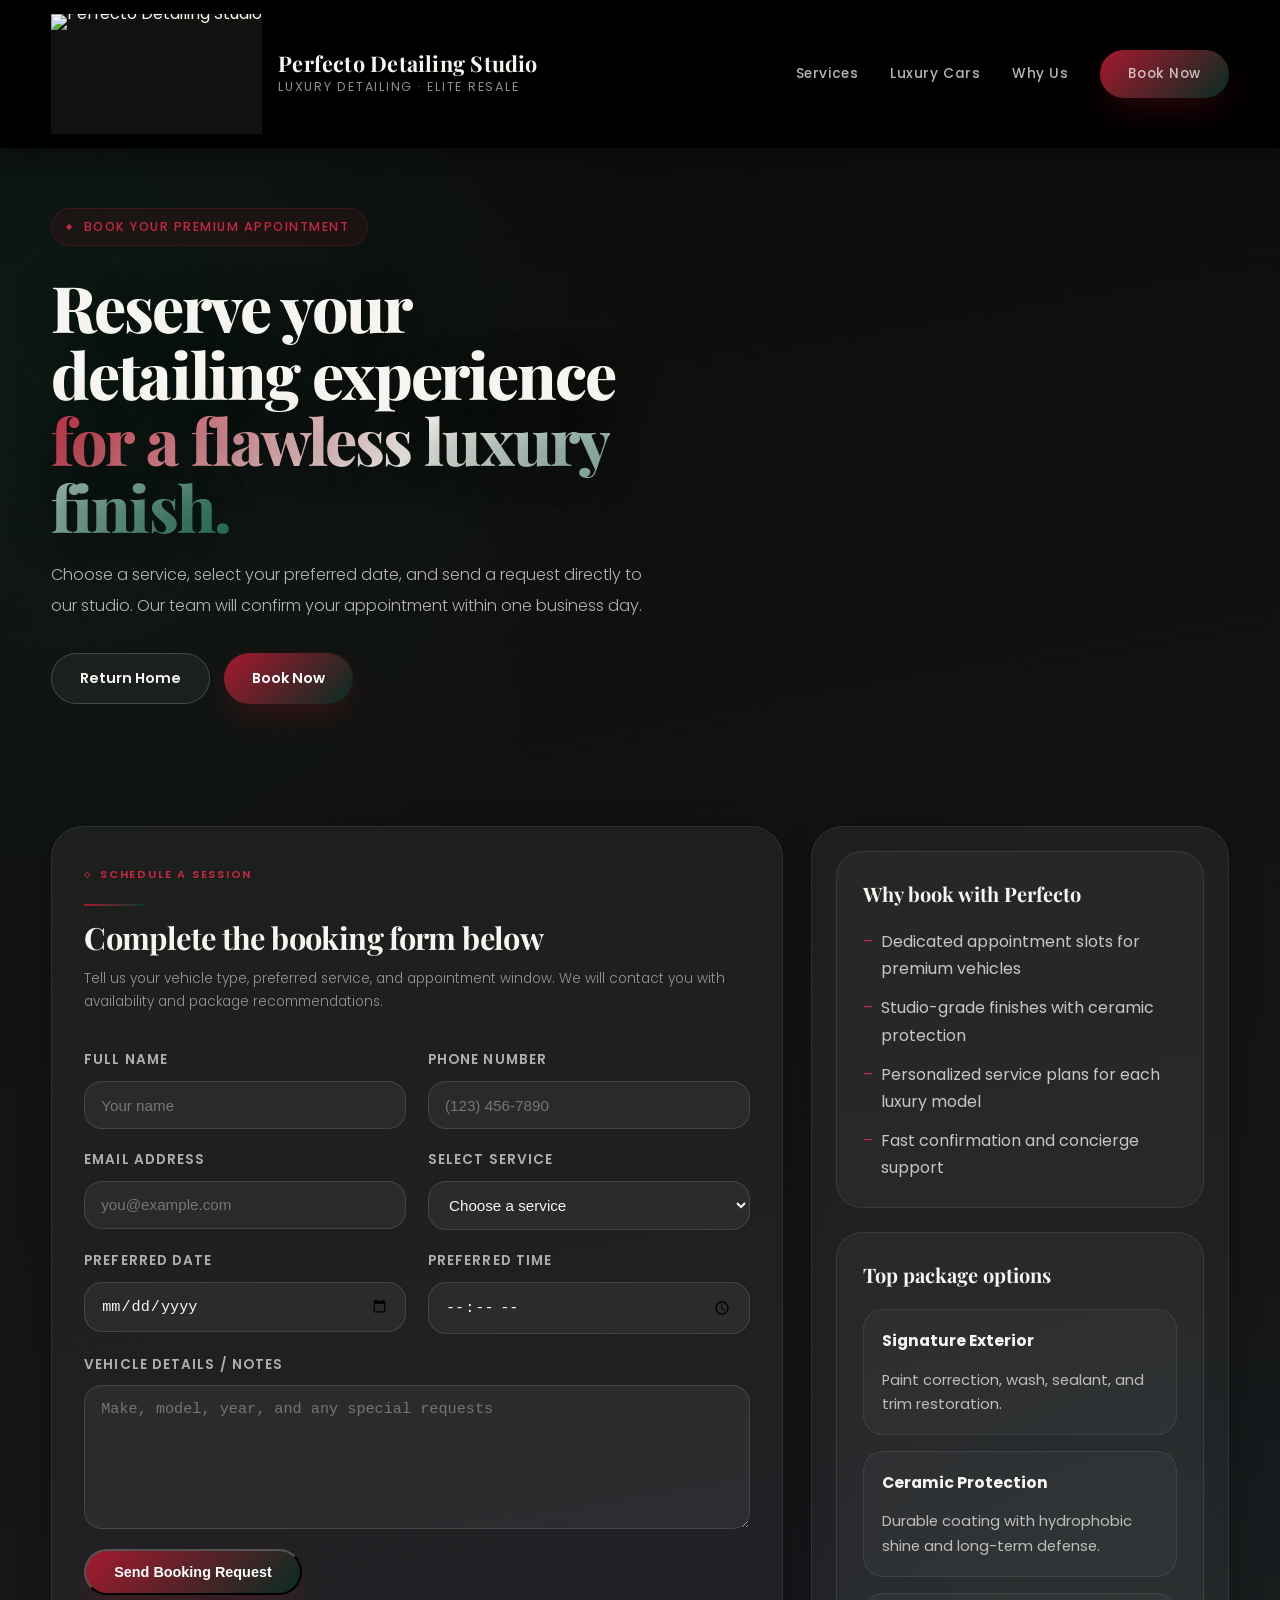
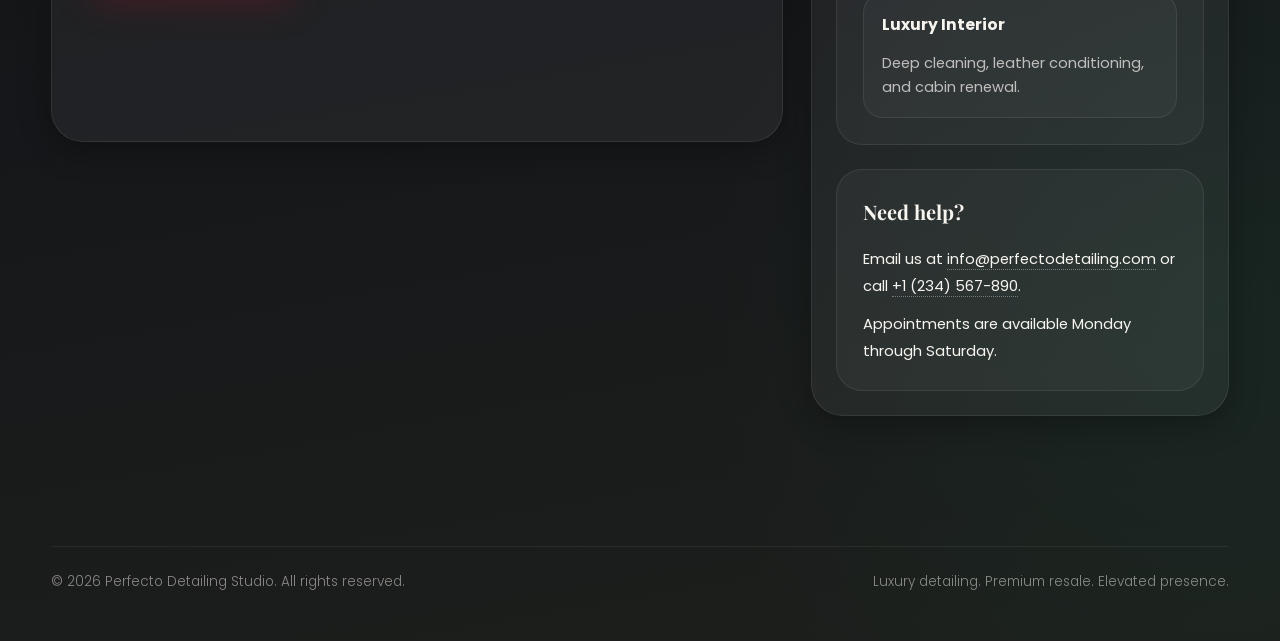
==== book.html @ 3d43f269 "new car web" ====
<!DOCTYPE html>
<html lang="en">
<head>
  <meta charset="UTF-8" />
  <meta name="viewport" content="width=device-width, initial-scale=1.0" />
  <title>Book Now | Perfecto Detailing Studio</title>
  <meta name="description" content="Book a premium detailing session with Perfecto Detailing Studio. Choose your service, preferred date, and send your request instantly." />

  <!-- Fonts -->
  <link rel="preconnect" href="https://fonts.googleapis.com" />
  <link rel="preconnect" href="https://fonts.gstatic.com" crossorigin />
  <link rel="preload" as="style" href="https://fonts.googleapis.com/css2?family=Playfair+Display:wght@700;800&family=Poppins:wght@300;400;600&display=swap" />
  <link href="https://fonts.googleapis.com/css2?family=Playfair+Display:wght@700;800&family=Poppins:wght@300;400;600&display=swap" rel="stylesheet" media="print" onload="this.media='all'" />
  <noscript><link href="https://fonts.googleapis.com/css2?family=Playfair+Display:wght@700;800&family=Poppins:wght@300;400;600&display=swap" rel="stylesheet" /></noscript>

  <!-- Styles -->
  <link rel="stylesheet" href="css/base.css" />
  <link rel="stylesheet" href="css/header.css" />
  <link rel="stylesheet" href="css/hero.css" />
  <link rel="stylesheet" href="css/sections.css" />
  <link rel="stylesheet" href="css/footer.css" />
</head>
<body>
  <header>
    <div class="container nav">
      <div class="brand">
        <a href="index.html" class="logo">
          <img src="assets/A.png" alt="Perfecto Detailing Studio" />
        </a>
        <div class="brand-text">
          <h1>Perfecto Detailing Studio</h1>
          <p>Luxury detailing &middot; Elite resale</p>
        </div>
      </div>
      <nav class="nav-links">
        <a href="index.html#services">Services</a>
        <a href="index.html#inventory">Luxury Cars</a>
        <a href="index.html#why-us">Why Us</a>
        <a href="book.html" class="btn btn-primary">Book Now</a>
      </nav>
    </div>
  </header>

  <main>
    <section class="hero booking-hero">
      <div class="container hero-grid">
        <div class="hero-copy">
          <div class="eyebrow">Book your premium appointment</div>
          <h2>
            Reserve your detailing experience <br />
            <span class="accent">for a flawless luxury finish.</span>
          </h2>
          <p>
            Choose a service, select your preferred date, and send a request directly to our studio. Our team will confirm your appointment within one business day.
          </p>
          <div class="hero-actions">
            <a href="index.html" class="btn btn-outline">Return Home</a>
            <a href="#booking-form" class="btn btn-primary">Book Now</a>
          </div>
        </div>
      </div>
    </section>

    <section class="booking-page">
      <div class="container booking-grid">
        <article class="booking-form-card">
          <div class="section-title">
            <span class="section-tag">Schedule a session</span>
            <div class="accent-divider"></div>
            <h3>Complete the booking form below</h3>
            <p>
              Tell us your vehicle type, preferred service, and appointment window. We will contact you with availability and package recommendations.
            </p>
          </div>

          <form id="booking-form">
            <div class="form-row">
              <div class="form-group">
                <label for="name">Full Name</label>
                <input type="text" id="name" name="name" class="form-input" placeholder="Your name" required />
              </div>
              <div class="form-group">
                <label for="phone">Phone Number</label>
                <input type="tel" id="phone" name="phone" class="form-input" placeholder="(123) 456-7890" required />
              </div>
            </div>
            <div class="form-row">
              <div class="form-group">
                <label for="email">Email Address</label>
                <input type="email" id="email" name="email" class="form-input" placeholder="you@example.com" required />
              </div>
              <div class="form-group">
                <label for="service">Select Service</label>
                <select id="service" name="service" class="form-input" required>
                  <option value="">Choose a service</option>
                  <option value="paint-correction">Paint Correction</option>
                  <option value="ceramic-coating">Ceramic Coating</option>
                  <option value="interior-restoration">Interior Restoration</option>
                  <option value="full-detail">Full Premium Detail</option>
                </select>
              </div>
            </div>
            <div class="form-row">
              <div class="form-group">
                <label for="date">Preferred Date</label>
                <input type="date" id="date" name="date" class="form-input" required />
              </div>
              <div class="form-group">
                <label for="time">Preferred Time</label>
                <input type="time" id="time" name="time" class="form-input" required />
              </div>
            </div>
            <div class="form-group">
              <label for="message">Vehicle Details / Notes</label>
              <textarea id="message" name="message" class="form-textarea" rows="5" placeholder="Make, model, year, and any special requests"></textarea>
            </div>
            <div class="form-actions">
              <button type="submit" class="btn btn-primary">Send Booking Request</button>
            </div>
            <div id="form-success" class="success-message" role="status">
              Thank you! Your request has been sent. We will contact you within one business day to confirm your time and service package.
            </div>
          </form>
        </article>

        <aside class="booking-details">
          <div class="booking-info-card">
            <h4>Why book with Perfecto</h4>
            <ul>
              <li>Dedicated appointment slots for premium vehicles</li>
              <li>Studio-grade finishes with ceramic protection</li>
              <li>Personalized service plans for each luxury model</li>
              <li>Fast confirmation and concierge support</li>
            </ul>
          </div>

          <div class="booking-info-card">
            <h4>Top package options</h4>
            <div class="package-list">
              <div>
                <strong>Signature Exterior</strong>
                <p>Paint correction, wash, sealant, and trim restoration.</p>
              </div>
              <div>
                <strong>Ceramic Protection</strong>
                <p>Durable coating with hydrophobic shine and long-term defense.</p>
              </div>
              <div>
                <strong>Luxury Interior</strong>
                <p>Deep cleaning, leather conditioning, and cabin renewal.</p>
              </div>
            </div>
          </div>

          <div class="booking-info-card booking-contact-card">
            <h4>Need help?</h4>
            <p>Email us at <a href="mailto:info@perfectodetailing.com">info@perfectodetailing.com</a> or call <a href="tel:+1234567890">+1 (234) 567-890</a>.</p>
            <p>Appointments are available Monday through Saturday.</p>
          </div>
        </aside>
      </div>
    </section>
  </main>

  <footer>
    <div class="container footer-wrap">
      <p>&copy; 2026 Perfecto Detailing Studio. All rights reserved.</p>
      <p>Luxury detailing. Premium resale. Elevated presence.</p>
    </div>
  </footer>

  <script>
    document.getElementById('booking-form').addEventListener('submit', function (event) {
      event.preventDefault();
      var success = document.getElementById('form-success');
      success.classList.add('visible');
      this.reset();
      setTimeout(function () {
        success.classList.remove('visible');
      }, 8000);
    });
  </script>
</body>
</html>
---- css/base.css ----
/* ═══════════════════════════════════════════
   BASE — variables, reset, body, container
   ═══════════════════════════════════════════ */
:root {
  --red-deep:   #7A1122;
  --red:        #A6192E;
  --red-mid:    #C4293F;
  --red-light:  #C4293F;
  --red-glow:   rgba(166, 25, 46, 0.40);

  --green-deep:  #082C22;
  --green:       #0C3B2E;
  --green-mid:   #1C6B52;
  --green-light: #1C6B52;
  --green-glow:  rgba(28, 107, 82, 0.35);

  --white:        #F7F5F0;
  --white-dim:    rgba(201, 199, 192, 0.70);
  --white-dimmer: rgba(201, 199, 192, 0.40);
  --white-subtle: rgba(247, 245, 240, 0.08);

  --dark:         #0A0A0A;
  --dark-surface: #111210;
  --dark-surface-alt: #16171A;
  --dark-surface-soft: #1D1F1C;
  --card-bg:      rgba(255, 255, 255, 0.05);
  --card-border:  rgba(255, 255, 255, 0.08);
  --shadow-sm:    0 8px 32px rgba(0, 0, 0, 0.30);
  --shadow-lg:    0 30px 80px rgba(0, 0, 0, 0.50);
}

* { margin: 0; padding: 0; box-sizing: border-box; }

html { scroll-behavior: smooth; }

body {
  font-family: "Poppins", sans-serif;
  background:
    radial-gradient(ellipse 90% 60% at 5% 15%, rgba(14, 45, 35, 0.35), transparent 50%),
    radial-gradient(ellipse 80% 55% at 95% 85%, rgba(20, 80, 60, 0.20), transparent 50%),
    linear-gradient(170deg, #0A0A0A 0%, #111210 35%, #16171A 70%, #1D1F1C 100%);
  color: var(--white);
  overflow-x: hidden;
  line-height: 1.6;
}

a { text-decoration: none; color: inherit; }

.container {
  width: min(1180px, 92%);
  margin: 0 auto;
}

.bg-orb { display: none; }

.accent-divider {
  display: block;
  width: 60px;
  height: 2px;
  background: linear-gradient(90deg, var(--red), var(--green));
  border-radius: 4px;
  margin: 14px 0 18px;
}

section {
  position: relative;
  z-index: 1;
  padding: 80px 0;
}

.section-title {
  max-width: 700px;
  margin-bottom: 36px;
}
.section-title .section-tag {
  display: inline-flex;
  align-items: center;
  gap: 8px;
  color: var(--red-light);
  font-size: 0.7rem;
  font-weight: 600;
  letter-spacing: 0.16em;
  text-transform: uppercase;
  margin-bottom: 10px;
}
.section-title .section-tag::before {
  content: "◇";
  font-size: 0.5rem;
}
.section-title .accent-divider { margin: 10px 0 14px; }
.section-title h3 {
  font-family: "Playfair Display", serif;
  font-size: clamp(1.5rem, 2.4vw, 2.2rem);
  font-weight: 700;
  line-height: 1.2;
  margin-bottom: 10px;
  letter-spacing: -0.02em;
}
.section-title p {
  color: var(--white-dim);
  line-height: 1.7;
  font-weight: 300;
  font-size: 0.85rem;
}

.glass-card {
  position: relative;
  padding: 32px 28px;
  border-radius: 28px;
  background: rgba(255, 255, 255, 0.05);
  border: 1px solid rgba(255, 255, 255, 0.08);
  box-shadow: var(--shadow-sm);
  transition: transform 0.25s ease, border-color 0.25s ease, box-shadow 0.25s ease;
  overflow: hidden;
}
.glass-card::before {
  content: "";
  position: absolute;
  top: 0; left: 0; right: 0;
  height: 1px;
  background: linear-gradient(90deg, transparent, rgba(196, 30, 58, 0.30), rgba(26, 158, 104, 0.30), transparent);
  opacity: 0;
  transition: opacity 0.25s ease;
}
.glass-card:hover {
  transform: translateY(-6px);
  border-color: rgba(196, 30, 58, 0.18);
  box-shadow: 0 20px 50px rgba(0, 0, 0, 0.40);
}
.glass-card:hover::before { opacity: 1; }
.glass-card::after {
  content: "";
  position: absolute;
  inset: auto -30% -50% auto;
  width: 160px; height: 160px;
  border-radius: 50%;
  background: radial-gradient(circle, rgba(255, 255, 255, 0.08), transparent 60%);
  pointer-events: none;
}

.icon-box {
  width: 56px; height: 56px;
  border-radius: 18px;
  display: grid;
  place-items: center;
  margin-bottom: 20px;
  background: linear-gradient(135deg, rgba(139, 20, 40, 0.15), rgba(10, 92, 62, 0.18));
  border: 1px solid rgba(255, 255, 255, 0.08);
  font-size: 1.3rem;
}

.glass-card h4 {
  font-family: "Playfair Display", serif;
  font-size: 1rem;
  font-weight: 600;
  margin-bottom: 8px;
  letter-spacing: -0.01em;
}
.glass-card p {
  color: rgba(245, 243, 240, 0.70);
  line-height: 1.65;
  font-size: 0.82rem;
  font-weight: 300;
}
---- css/header.css ----
/* ═══════════════════════════════════════════
   HEADER — nav, brand, buttons
   ═══════════════════════════════════════════ */
/* ═══════════════════════════════════════════
   HEADER
═══════════════════════════════════════════ */

header {
  position: sticky;
  top: 0;
  z-index: 1000;

  /* Pure black */
  background: #000;

  /* Remove transparency */
  backdrop-filter: none;
  -webkit-backdrop-filter: none;

  /* Remove border */
  border-bottom: none;

  /* Optional subtle luxury shadow */
  box-shadow: 0 3px 20px rgba(0,0,0,.45);
}

.nav {
  display: flex;
  justify-content: space-between;
  align-items: center;
  padding: 14px 0;
}

.brand {
  display: flex;
  align-items: center;
  gap: 16px;
}

.brand .logo {
  flex-shrink: 0;
  line-height: 0;
  display: grid;
  place-items: center;
  background: var(--dark-surface);
  border-radius: 0;
  overflow: hidden;
}
.brand .logo img {
  display: block;
  height: 120px;
  width: auto;
}

.brand-text h1 {
  font-family: "Playfair Display", serif;
  font-size: 1.35rem;
  line-height: 1.2;
  font-weight: 700;
  letter-spacing: 0.01em;
}
.brand-text p {
  font-size: 0.78rem;
  color: var(--white-dim);
  text-transform: uppercase;
  letter-spacing: 0.14em;
  font-weight: 400;
}

.nav-links {
  display: flex;
  align-items: center;
  gap: 32px;
}
.nav-links a {
  font-size: 0.85rem;
  font-weight: 500;
  color: rgba(245, 243, 240, 0.75);
  letter-spacing: 0.04em;
  transition: color 0.3s ease;
  position: relative;
}
.nav-links a::after {
  content: "";
  position: absolute;
  left: 0; bottom: -4px;
  width: 0;
  height: 1.5px;
  background: var(--red);
  transition: width 0.35s ease;
}
.nav-links a:hover { color: #fff; }
.nav-links a:hover::after { width: 100%; }

/* ── Buttons ── */
.btn {
  display: inline-flex;
  align-items: center;
  justify-content: center;
  gap: 10px;
  padding: 13px 28px;
  border-radius: 999px;
  font-weight: 600;
  font-size: 0.9rem;
  cursor: pointer;
  transition: transform 0.2s ease, box-shadow 0.2s ease, background 0.2s ease, border-color 0.2s ease;
  position: relative;
  overflow: hidden;
}
.btn-primary {
  background: linear-gradient(135deg, var(--red) 0%, var(--green-deep) 100%);
  color: #fff;
  box-shadow: 0 14px 34px -6px rgba(139, 20, 40, 0.35);
}
.btn-primary:hover {
  transform: translateY(-3px) scale(1.02);
  box-shadow: 0 20px 44px -6px rgba(139, 20, 40, 0.45);
}

.btn-outline {
  border: 1px solid rgba(255, 255, 255, 0.18);
  background: rgba(255, 255, 255, 0.05);
  color: var(--white);
}
.btn-outline:hover {
  border-color: var(--red-light);
  background: rgba(196, 30, 58, 0.10);
  transform: translateY(-3px);
}
---- css/hero.css ----
/* ═══════════════════════════════════════════
   HERO — hero section, stats, car-card, mock-screen
   ═══════════════════════════════════════════ */
.hero {
  position: relative;
  z-index: 1;
  padding: 80px 0 60px;
}
.hero-grid {
  display: grid;
  grid-template-columns: 1.1fr 0.9fr;
  align-items: center;
  gap: 56px;
}

.eyebrow {
  display: inline-flex;
  align-items: center;
  gap: 10px;
  padding: 8px 18px 8px 14px;
  border-radius: 999px;
  background: rgba(196, 30, 58, 0.08);
  border: 1px solid rgba(196, 30, 58, 0.20);
  color: var(--red-light);
  font-size: 0.78rem;
  font-weight: 500;
  letter-spacing: 0.12em;
  text-transform: uppercase;
  margin-bottom: 28px;
}
.eyebrow::before {
  content: "◆";
  font-size: 0.5rem;
  color: var(--red-light);
}

.hero h2 {
  font-family: "Playfair Display", serif;
  font-size: clamp(3rem, 5vw, 5.2rem);
  line-height: 1.04;
  font-weight: 800;
  letter-spacing: -0.03em;
  margin-bottom: 20px;
  text-shadow: 0 4px 40px rgba(0, 0, 0, 0.40);
}
.hero h2 .accent {
  background: linear-gradient(135deg, var(--red-light), var(--white), var(--green-light));
  -webkit-background-clip: text;
  -webkit-text-fill-color: transparent;
  background-clip: text;
}

.hero p {
  max-width: 600px;
  font-size: 1rem;
  line-height: 1.9;
  color: rgba(245, 243, 240, 0.72);
  margin-bottom: 32px;
  font-weight: 300;
}

.hero-actions {
  display: flex;
  flex-wrap: wrap;
  gap: 14px;
  margin-bottom: 38px;
}

/* ── Stats ── */
.stats {
  display: grid;
  grid-template-columns: repeat(3, 1fr);
  gap: 14px;
  max-width: 640px;
}
.stat-card {
  padding: 22px 20px;
  border-radius: 22px;
  background: rgba(255, 255, 255, 0.05);
  border: 1px solid rgba(255, 255, 255, 0.06);
  transition: transform 0.25s ease, border-color 0.25s ease, box-shadow 0.25s ease;
}
.stat-card:hover {
  transform: translateY(-6px);
  border-color: rgba(196, 30, 58, 0.20);
  box-shadow: 0 16px 40px rgba(0, 0, 0, 0.30);
}
.stat-card h3 {
  font-size: 1.8rem;
  font-weight: 700;
  margin-bottom: 6px;
  background: linear-gradient(135deg, var(--red), var(--green));
  -webkit-background-clip: text;
  -webkit-text-fill-color: transparent;
  background-clip: text;
}
.stat-card p {
  font-size: 0.82rem;
  line-height: 1.6;
  color: var(--white-dim);
  margin-bottom: 0;
}

/* ── Hero visual ── */
.hero-visual {
  position: relative;
  perspective: 1400px;
  min-height: 580px;
}

.car-card {
  position: absolute;
  inset: 40px 0 0 0;
  margin: auto;
  width: min(540px, 100%);
  min-height: 460px;
  border-radius: 40px;
  background: linear-gradient(165deg, rgba(255, 255, 255, 0.09), rgba(255, 255, 255, 0.02));
  border: 1px solid rgba(255, 255, 255, 0.10);
  box-shadow: var(--shadow-lg);
  transform: rotateY(-14deg) rotateX(6deg);
  overflow: hidden;
  transition: transform 0.4s ease;
  will-change: transform;
}
.car-card:hover { transform: rotateY(-8deg) rotateX(4deg); }
.car-card::before {
  content: "";
  position: absolute;
  inset: 0;
  background:
    radial-gradient(circle at 20% 20%, rgba(139, 20, 40, 0.30), transparent 40%),
    radial-gradient(circle at 80% 25%, rgba(10, 92, 62, 0.25), transparent 35%);
  z-index: 0;
}
.car-card::after {
  content: "";
  position: absolute;
  top: 0; left: 0; right: 0;
  height: 1px;
  background: linear-gradient(90deg, transparent, var(--red-light), var(--green-light), transparent);
  opacity: 0.35;
}

.car-card-content {
  position: relative;
  z-index: 1;
  padding: 28px;
  height: 100%;
}


/* ── Mock screen ── */
.mock-screen {
  border-radius: 30px;
  background: linear-gradient(180deg, rgba(255, 255, 255, 0.09), rgba(255, 255, 255, 0.02));
  border: 1px solid rgba(255, 255, 255, 0.10);
  padding: 24px;
  display: flex;
  flex-direction: column;
  gap: 20px;
}
.mock-screen .screen-top {
  display: flex;
  justify-content: space-between;
  align-items: center;
}
.mock-screen .dots { display: flex; gap: 8px; }
.mock-screen .dots span {
  width: 8px; height: 8px;
  border-radius: 50%;
  background: var(--white-dimmer);
}
.mock-screen .dots span:nth-child(2) { background: var(--red-light); opacity: 0.6; }
.mock-screen .dots span:nth-child(3) { background: var(--green-light); }

.mini-badge {
  padding: 6px 16px;
  border-radius: 999px;
  background: linear-gradient(135deg, rgba(139, 20, 40, 0.20), rgba(10, 92, 62, 0.20));
  border: 1px solid rgba(255, 255, 255, 0.10);
  font-size: 0.70rem;
  letter-spacing: 0.06em;
  color: var(--white);
}

.hero-car-img {
  width: 100%;
  height: 190px;
  border-radius: 20px;
  overflow: hidden;
  border: 1px solid rgba(255, 255, 255, 0.08);
  margin: 6px auto 0;
  max-width: 420px;
}
.hero-car-img img {
  width: 100%;
  height: 100%;
  object-fit: cover;
  display: block;
}

.screen-grid {
  display: grid;
  grid-template-columns: 1fr 1fr;
  gap: 14px;
}
.screen-box {
  border-radius: 20px;
  background: rgba(255, 255, 255, 0.06);
  border: 1px solid rgba(255, 255, 255, 0.08);
  padding: 18px 16px;
  transition: background 0.2s ease;
}
.screen-box:hover { background: rgba(255, 255, 255, 0.09); }
.screen-box h4 {
  font-size: 0.9rem;
  font-weight: 600;
  margin-bottom: 8px;
  color: var(--white);
}
.screen-box p {
  font-size: 0.78rem;
  line-height: 1.6;
  color: var(--white-dim);
  margin: 0;
}
---- css/sections.css ----
/* ═══════════════════════════════════════════
   SECTIONS — services, inventory, why-us, cta
   ═══════════════════════════════════════════ */

/* ── Grids ── */
.services-grid,
.cars-grid,
.features-grid {
  display: grid;
  gap: 24px;
}
.services-grid { grid-template-columns: repeat(3, 1fr); }
.cars-grid     { grid-template-columns: repeat(3, 1fr); }
.features-grid { grid-template-columns: repeat(4, 1fr); }

/* ── Car sale card ── */
.car-sale-card { min-height: 380px; display: flex; flex-direction: column; }
.car-sale-card > div:first-child {
  display: flex;
  flex-direction: column;
  flex: 1;
}
.price-tag {
  display: inline-flex;
  padding: 8px 16px;
  border-radius: 999px;
  background: linear-gradient(135deg, rgba(139, 20, 40, 0.10), rgba(10, 92, 62, 0.08));
  border: 1px solid rgba(139, 20, 40, 0.15);
  width: fit-content;
  font-size: 0.78rem;
  font-weight: 600;
  color: var(--white);
  letter-spacing: 0.04em;
}

.car-thumb-img {
  width: 100%;
  height: 150px;
  border-radius: 18px;
  overflow: hidden;
  margin: 16px 0;
  border: 1px solid rgba(255, 255, 255, 0.06);
}
.car-thumb-img img {
  width: 100%;
  height: 100%;
  object-fit: cover;
  display: block;
}

.car-sale-card h4 {
  font-family: "Playfair Display", serif;
  font-size: 1.15rem;
  font-weight: 600;
  margin-bottom: 8px;
}
.car-sale-card p {
  font-size: 0.88rem;
  line-height: 1.7;
  color: rgba(245, 243, 240, 0.65);
  font-weight: 300;
  flex: 1;
}

/* ── Features ── */
.feature-item { text-align: center; padding: 28px 20px; }
.feature-item .icon-box { margin: 0 auto 18px; }

/* ── CTA ── */
.cta-box {
  display: grid;
  grid-template-columns: 1.1fr 0.9fr;
  gap: 28px;
  align-items: center;
  padding: 40px 38px;
  border-radius: 36px;
  background: linear-gradient(135deg, rgba(139, 20, 40, 0.12), rgba(10, 92, 62, 0.10)), rgba(255, 255, 255, 0.04);
  border: 1px solid rgba(255, 255, 255, 0.08);
  box-shadow: var(--shadow-lg);
  position: relative;
  overflow: hidden;
}
.cta-box::before {
  content: "";
  position: absolute;
  top: 0; left: 0; right: 0;
  height: 1px;
  background: linear-gradient(90deg, transparent, var(--red), var(--green), transparent);
  opacity: 0.25;
}
.cta-box .section-title { margin-bottom: 0; }

.cta-panel {
  padding: 28px;
  border-radius: 28px;
  background: rgba(0, 0, 0, 0.20);
  border: 1px solid rgba(255, 255, 255, 0.06);
}
.cta-panel ul {
  list-style: none;
  display: grid;
  gap: 14px;
}
.cta-panel li {
  padding: 12px 18px;
  border-radius: 16px;
  background: rgba(255, 255, 255, 0.04);
  border: 1px solid rgba(255, 255, 255, 0.06);
  color: rgba(245, 243, 240, 0.82);
  font-size: 0.88rem;
  font-weight: 400;
  display: flex;
  align-items: center;
  gap: 10px;
}
.cta-panel li::before {
  content: "◆";
  font-size: 0.45rem;
  color: var(--red-light);
}

.booking-page {
  padding: 40px 0 90px;
}
.booking-grid {
  display: grid;
  grid-template-columns: 1.4fr 0.8fr;
  gap: 32px;
  align-items: start;
}
.booking-form-card,
.booking-details {
  border-radius: 32px;
  background: rgba(255, 255, 255, 0.05);
  border: 1px solid rgba(255, 255, 255, 0.08);
  box-shadow: var(--shadow-sm);
  overflow: hidden;
}
.booking-form-card {
  padding: 36px;
}
.booking-details {
  display: grid;
  gap: 24px;
  padding: 28px;
}
.booking-info-card {
  padding: 26px;
  border-radius: 26px;
  background: rgba(255, 255, 255, 0.04);
  border: 1px solid rgba(255, 255, 255, 0.08);
}
.booking-info-card h4 {
  font-family: "Playfair Display", serif;
  font-size: 1.25rem;
  margin-bottom: 18px;
}
.booking-info-card ul {
  list-style: none;
  display: grid;
  gap: 12px;
  padding: 0;
}
.booking-info-card ul li {
  padding-left: 18px;
  position: relative;
  color: rgba(245, 243, 240, 0.78);
  line-height: 1.7;
}
.booking-info-card ul li::before {
  content: "–";
  position: absolute;
  left: 0;
  color: var(--red-light);
}
.package-list {
  display: grid;
  gap: 16px;
}
.package-list div {
  display: grid;
  gap: 8px;
  padding: 18px;
  border-radius: 20px;
  background: rgba(255, 255, 255, 0.03);
  border: 1px solid rgba(255, 255, 255, 0.08);
}
.package-list strong {
  display: block;
  font-size: 0.98rem;
  margin-bottom: 6px;
}
.package-list p {
  color: rgba(245, 243, 240, 0.72);
  font-size: 0.92rem;
  margin: 0;
  line-height: 1.65;
}
.booking-contact-card a {
  color: var(--white);
  border-bottom: 1px dotted rgba(255, 255, 255, 0.35);
}
.booking-contact-card p:last-child {
  margin-top: 12px;
}
.form-row {
  display: grid;
  grid-template-columns: repeat(2, minmax(0, 1fr));
  gap: 22px;
}
.form-group {
  display: flex;
  flex-direction: column;
  gap: 10px;
  margin-bottom: 20px;
}
.form-group label {
  font-size: 0.85rem;
  letter-spacing: 0.08em;
  text-transform: uppercase;
  color: rgba(245, 243, 240, 0.68);
  font-weight: 600;
}
.form-input,
.form-textarea,
select.form-input {
  width: 100%;
  min-height: 48px;
  padding: 14px 16px;
  border-radius: 18px;
  border: 1px solid rgba(255, 255, 255, 0.12);
  background: rgba(255, 255, 255, 0.05);
  color: var(--white);
  font-size: 0.95rem;
  outline: none;
  transition: border-color 0.2s ease, background 0.2s ease;
}
.form-input:focus,
.form-textarea:focus,
.form-input select:focus {
  border-color: rgba(196, 30, 58, 0.35);
  background: rgba(255, 255, 255, 0.08);
}
.form-textarea {
  min-height: 144px;
  resize: vertical;
}
.form-actions {
  margin-top: 8px;
}
.success-message {
  margin-top: 24px;
  padding: 18px 20px;
  border-radius: 20px;
  background: rgba(16, 92, 63, 0.18);
  border: 1px solid rgba(16, 92, 63, 0.28);
  color: #d9f2e5;
  opacity: 0;
  transform: translateY(10px);
  transition: opacity 0.35s ease, transform 0.35s ease;
  pointer-events: none;
}
.success-message.visible {
  opacity: 1;
  transform: translateY(0);
  pointer-events: auto;
}
.booking-hero .hero-copy {
  max-width: 700px;
}
.booking-hero .hero-actions {
  justify-content: flex-start;
}
.booking-hero .hero h2 {
  margin-bottom: 20px;
}
.booking-hero .hero p {
  max-width: 620px;
}
.booking-hero { padding-top: 60px; }
.booking-page { padding-top: 24px; }
.booking-grid { gap: 28px; }
.booking-form-card {
  padding: 32px;
}
.form-row:last-child {
  grid-template-columns: repeat(2, minmax(0, 1fr));
}
.form-row .form-group:last-child input {
  min-height: 48px;
}
.booking-details {
  padding: 24px;
}
.booking-contact-card p {
  font-size: 0.92rem;
  line-height: 1.8;
}
.booking-contact-card a:hover {
  color: var(--green-light);
}

.packages-grid,
.testimonials-grid {
  display: grid;
  gap: 24px;
  grid-template-columns: repeat(3, minmax(0, 1fr));
}
.package-card,
.testimonial-card,
.faq-list {
  background: rgba(255, 255, 255, 0.05);
  border: 1px solid rgba(255, 255, 255, 0.08);
  border-radius: 28px;
  padding: 30px;
  box-shadow: var(--shadow-sm);
}
.package-card h4,
.testimonial-card h4 {
  font-family: "Playfair Display", serif;
  font-size: 1.25rem;
  margin-bottom: 14px;
}
.package-price {
  display: inline-flex;
  align-items: center;
  font-size: 0.95rem;
  font-weight: 700;
  color: var(--green-light);
  margin-bottom: 18px;
}
.package-card p {
  color: rgba(245, 243, 240, 0.72);
  line-height: 1.85;
  margin-bottom: 18px;
}
.package-card ul {
  list-style: none;
  display: grid;
  gap: 12px;
  padding: 0;
  margin: 0;
}
.package-card ul li {
  position: relative;
  padding-left: 22px;
  color: rgba(245, 243, 240, 0.78);
}
.package-card ul li::before {
  content: "•";
  position: absolute;
  left: 0;
  color: var(--red-light);
}
.testimonial-card p {
  font-size: 0.96rem;
  line-height: 1.85;
  color: rgba(245, 243, 240, 0.78);
  margin-bottom: 24px;
}
.testimonial-meta {
  display: grid;
  gap: 6px;
  color: rgba(245, 243, 240, 0.65);
  font-size: 0.88rem;
}
.faq-list {
  display: grid;
  gap: 18px;
  padding: 0;
  border: none;
}
.faq-list details {
  padding: 24px;
  border-radius: 24px;
  background: rgba(255, 255, 255, 0.04);
  border: 1px solid rgba(255, 255, 255, 0.07);
}
.faq-list summary {
  font-size: 1rem;
  font-weight: 600;
  cursor: pointer;
  color: var(--white);
}
.faq-list p {
  margin-top: 12px;
  color: rgba(245, 243, 240, 0.72);
  line-height: 1.8;
}
@media (max-width: 1080px) {
  .packages-grid,
  .testimonials-grid,
  .faq-list,
  .booking-grid {
    grid-template-columns: 1fr;
  }
}
---- css/footer.css ----
/* ═══════════════════════════════════════════
   FOOTER + RESPONSIVE
   ═══════════════════════════════════════════ */
footer {
  padding: 40px 0 48px;
  position: relative;
  z-index: 1;
}
.footer-wrap {
  display: flex;
  justify-content: space-between;
  align-items: center;
  gap: 16px;
  padding-top: 24px;
  border-top: 1px solid rgba(255, 255, 255, 0.06);
  color: rgba(245, 243, 240, 0.50);
  font-size: 0.85rem;
  font-weight: 300;
}

/* ── Responsive ── */
@media (max-width: 1080px) {
  .hero-grid,
  .cta-box,
  .services-grid,
  .cars-grid,
  .features-grid,
  .booking-grid {
    grid-template-columns: 1fr;
  }
  .hero-visual { min-height: 520px; }
  .car-card {
    position: relative;
    inset: 0;
    transform: none;
    min-height: auto;
  }
  .car-card:hover { transform: none; }
  .booking-page { padding: 36px 0 64px; }
}

@media (max-width: 760px) {
  .nav { flex-direction: column; gap: 18px; }
  .nav-links { flex-wrap: wrap; justify-content: center; gap: 18px; }
  .hero { padding-top: 48px; }
  .hero h2 { font-size: 2.4rem; }
  .stats { grid-template-columns: 1fr; }
  .hero-visual { min-height: 480px; }
  .car-card { min-height: auto; }
  .cta-box { padding: 28px 22px; }
  .footer-wrap { flex-direction: column; text-align: center; }
  .booking-form-card,
  .booking-details { padding: 24px; }
  .form-row { grid-template-columns: 1fr; }
  .form-row .form-group { margin-bottom: 16px; }
}
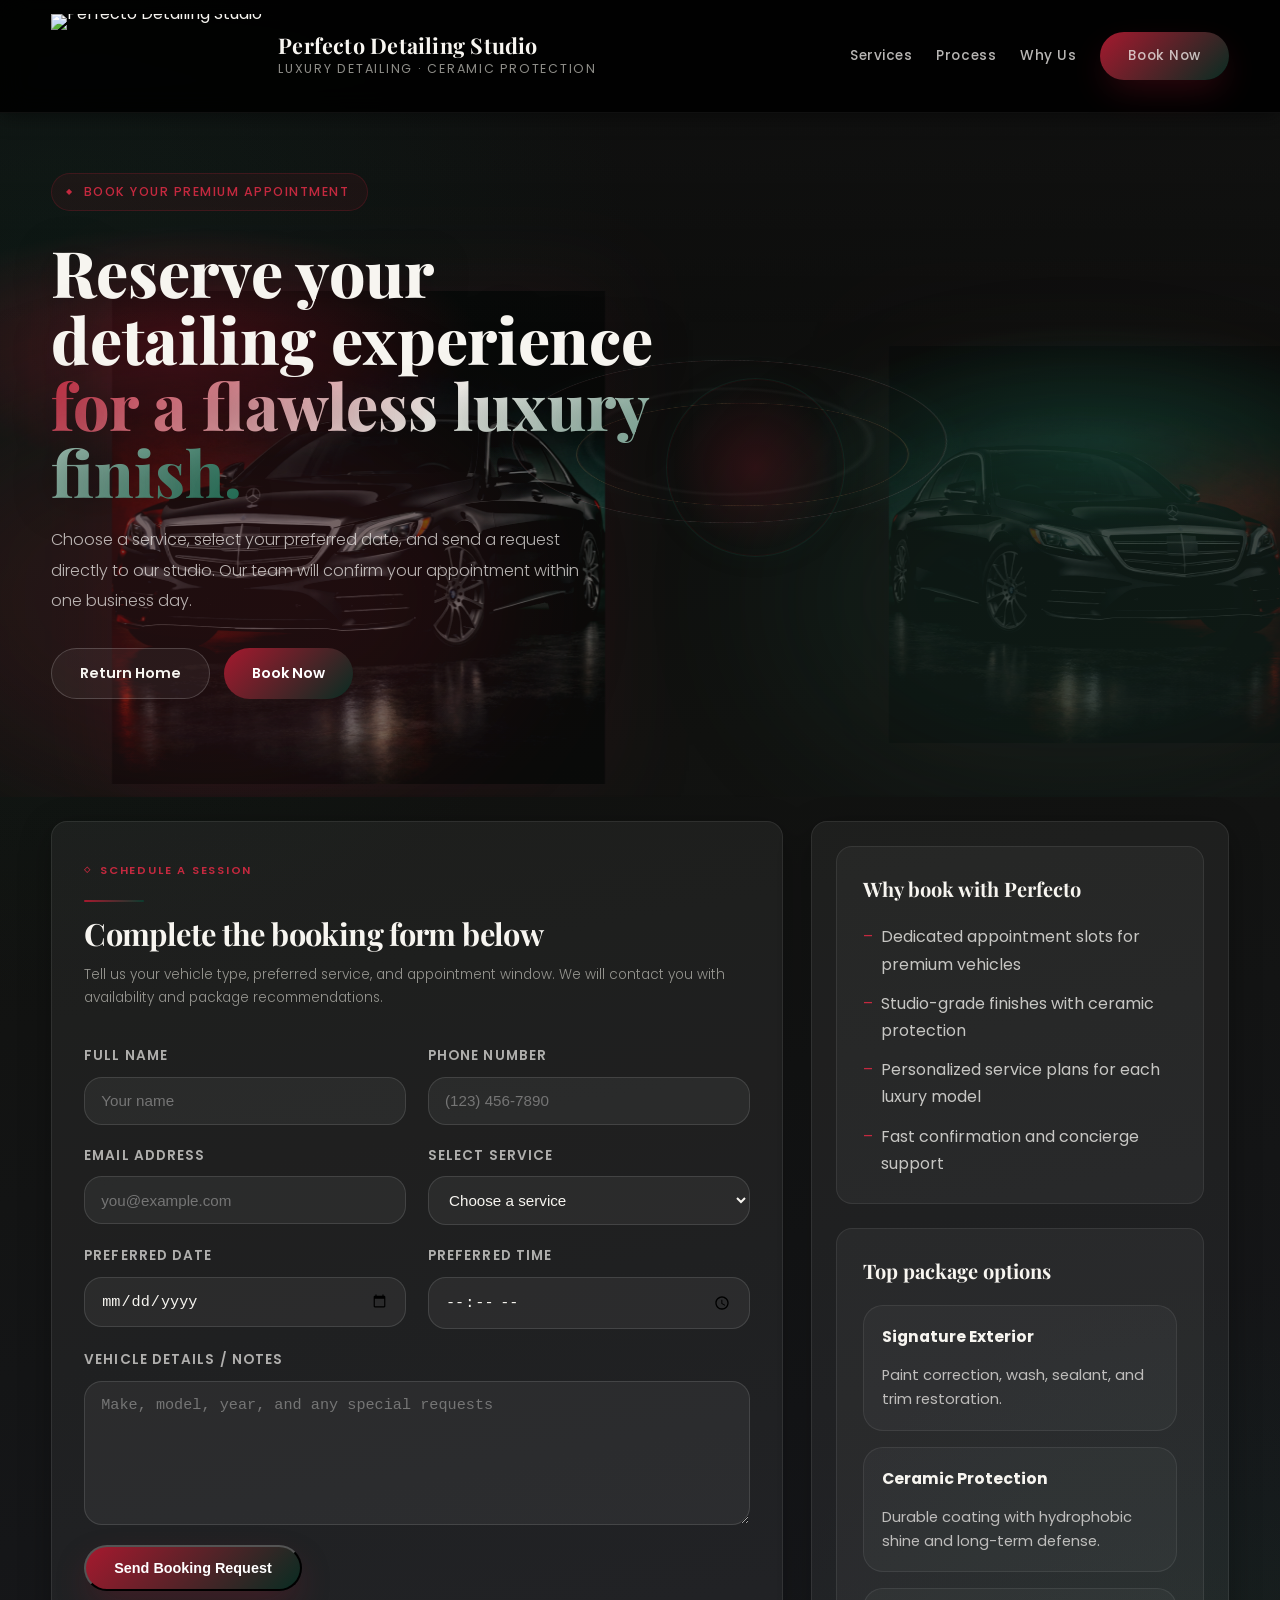
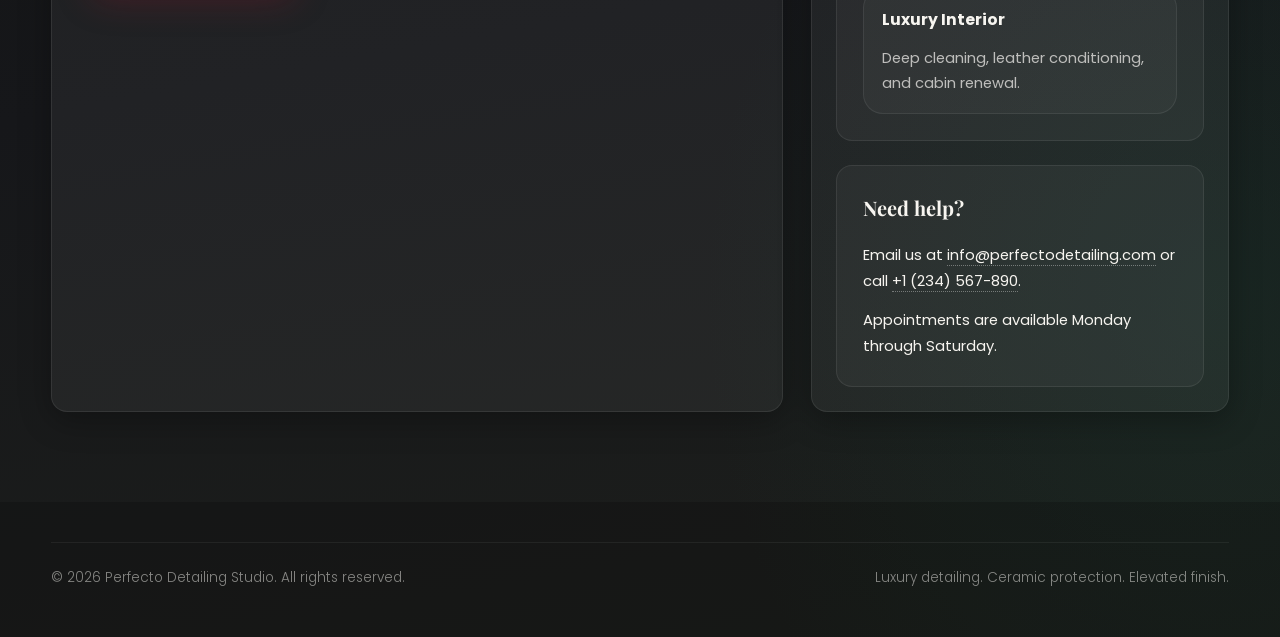
==== commit 661081f8: "phone view fixed" ====
--- a/book.html
+++ b/book.html
@@ -2,18 +2,18 @@
 <html lang="en">
 <head>
   <meta charset="UTF-8" />
-  <meta name="viewport" content="width=device-width, initial-scale=1.0" />
+  <meta name="viewport" content="width=device-width, initial-scale=1, viewport-fit=cover" />
   <title>Book Now | Perfecto Detailing Studio</title>
   <meta name="description" content="Book a premium detailing session with Perfecto Detailing Studio. Choose your service, preferred date, and send your request instantly." />
+  <meta name="theme-color" content="#0a0a0a" />
+  <meta name="format-detection" content="telephone=no" />
 
-  <!-- Fonts -->
   <link rel="preconnect" href="https://fonts.googleapis.com" />
   <link rel="preconnect" href="https://fonts.gstatic.com" crossorigin />
   <link rel="preload" as="style" href="https://fonts.googleapis.com/css2?family=Playfair+Display:wght@700;800&family=Poppins:wght@300;400;600&display=swap" />
   <link href="https://fonts.googleapis.com/css2?family=Playfair+Display:wght@700;800&family=Poppins:wght@300;400;600&display=swap" rel="stylesheet" media="print" onload="this.media='all'" />
   <noscript><link href="https://fonts.googleapis.com/css2?family=Playfair+Display:wght@700;800&family=Poppins:wght@300;400;600&display=swap" rel="stylesheet" /></noscript>
 
-  <!-- Styles -->
   <link rel="stylesheet" href="css/base.css" />
   <link rel="stylesheet" href="css/header.css" />
   <link rel="stylesheet" href="css/hero.css" />
@@ -29,12 +29,12 @@
         </a>
         <div class="brand-text">
           <h1>Perfecto Detailing Studio</h1>
-          <p>Luxury detailing &middot; Elite resale</p>
+          <p>Luxury detailing &middot; Ceramic protection</p>
         </div>
       </div>
       <nav class="nav-links">
         <a href="index.html#services">Services</a>
-        <a href="index.html#inventory">Luxury Cars</a>
+        <a href="index.html#process">Process</a>
         <a href="index.html#why-us">Why Us</a>
         <a href="book.html" class="btn btn-primary">Book Now</a>
       </nav>
@@ -43,6 +43,17 @@
 
   <main>
     <section class="hero booking-hero">
+      <div class="hero-background" aria-hidden="true">
+        <div class="hero-car-rail hero-car-rail-primary"></div>
+        <div class="hero-car-rail hero-car-rail-secondary"></div>
+        <div class="hero-light hero-light-red"></div>
+        <div class="hero-light hero-light-green"></div>
+      </div>
+      <div class="hero-orbit" aria-hidden="true">
+        <span></span>
+        <span></span>
+        <span></span>
+      </div>
       <div class="container hero-grid">
         <div class="hero-copy">
           <div class="eyebrow">Book your premium appointment</div>
@@ -118,7 +129,7 @@
               <button type="submit" class="btn btn-primary">Send Booking Request</button>
             </div>
             <div id="form-success" class="success-message" role="status">
-              Thank you! Your request has been sent. We will contact you within one business day to confirm your time and service package.
+              Thank you. Your request has been sent. We will contact you within one business day to confirm your time and service package.
             </div>
           </form>
         </article>
@@ -165,7 +176,7 @@
   <footer>
     <div class="container footer-wrap">
       <p>&copy; 2026 Perfecto Detailing Studio. All rights reserved.</p>
-      <p>Luxury detailing. Premium resale. Elevated presence.</p>
+      <p>Luxury detailing. Ceramic protection. Elevated finish.</p>
     </div>
   </footer>
 
--- a/css/base.css
+++ b/css/base.css
@@ -162,3 +162,40 @@
   font-size: 0.82rem;
   font-weight: 300;
 }
+
+@media (max-width: 760px) {
+  .container {
+    width: min(100% - 32px, 1180px);
+  }
+
+  section {
+    padding: 56px 0;
+  }
+
+  .section-title {
+    margin-bottom: 24px;
+  }
+
+  .section-title .section-tag {
+    font-size: 0.65rem;
+    letter-spacing: 0.14em;
+  }
+
+  .section-title h3 {
+    font-size: clamp(1.55rem, 8vw, 1.95rem);
+    line-height: 1.15;
+  }
+
+  .glass-card {
+    padding: 24px 20px;
+    border-radius: 14px;
+  }
+
+  .glass-card h4 {
+    font-size: 0.98rem;
+  }
+
+  .glass-card p {
+    font-size: 0.9rem;
+  }
+}
--- a/css/header.css
+++ b/css/header.css
@@ -7,6 +7,7 @@
 
 header {
   position: sticky;
+  position: -webkit-sticky;
   top: 0;
   z-index: 1000;
 
@@ -70,7 +71,7 @@
 .nav-links {
   display: flex;
   align-items: center;
-  gap: 32px;
+  gap: 24px;
 }
 .nav-links a {
   font-size: 0.85rem;
@@ -127,3 +128,104 @@
   background: rgba(196, 30, 58, 0.10);
   transform: translateY(-3px);
 }
+
+header {
+  background: rgba(0, 0, 0, 0.88);
+  backdrop-filter: blur(14px);
+  -webkit-backdrop-filter: blur(14px);
+  border-bottom: 1px solid rgba(255, 255, 255, 0.06);
+}
+
+@supports not ((backdrop-filter: blur(1px)) or (-webkit-backdrop-filter: blur(1px))) {
+  header {
+    background: rgba(0, 0, 0, 0.96);
+  }
+}
+
+.brand .logo {
+  background: transparent;
+}
+
+.brand .logo img {
+  height: 84px;
+}
+
+.nav-links {
+  flex-wrap: wrap;
+  justify-content: flex-end;
+}
+
+.nav-links a {
+  white-space: nowrap;
+}
+
+@media (max-width: 1080px) {
+  .nav {
+    gap: 14px;
+    align-items: flex-start;
+  }
+
+  .brand-text h1 {
+    font-size: 1.15rem;
+  }
+
+  .brand-text p {
+    letter-spacing: 0.1em;
+  }
+}
+
+@media (max-width: 760px) {
+  .nav {
+    padding: 12px 0 14px;
+  }
+
+  .brand {
+    width: 100%;
+    gap: 12px;
+  }
+
+  .brand .logo img {
+    height: 64px;
+  }
+
+  .brand-text h1 {
+    font-size: 1rem;
+  }
+
+  .brand-text p {
+    font-size: 0.66rem;
+    letter-spacing: 0.12em;
+  }
+
+  .nav-links {
+    width: 100%;
+    flex-wrap: nowrap;
+    justify-content: flex-start;
+    overflow-x: auto;
+    gap: 10px;
+    padding-bottom: 2px;
+    -webkit-overflow-scrolling: touch;
+    scrollbar-width: none;
+  }
+
+  .nav-links::-webkit-scrollbar {
+    display: none;
+  }
+
+  .nav-links a {
+    flex: 0 0 auto;
+    padding: 8px 14px;
+    border-radius: 999px;
+    border: 1px solid rgba(255, 255, 255, 0.08);
+    background: rgba(255, 255, 255, 0.03);
+  }
+
+  .nav-links a::after {
+    display: none;
+  }
+
+  .btn {
+    padding: 11px 18px;
+    font-size: 0.82rem;
+  }
+}
--- a/css/hero.css
+++ b/css/hero.css
@@ -5,12 +5,140 @@
   position: relative;
   z-index: 1;
   padding: 80px 0 60px;
+  overflow: hidden;
+}
+.hero-background {
+  position: absolute;
+  inset: 0;
+  z-index: 0;
+  pointer-events: none;
+  overflow: hidden;
+  opacity: 1;
+}
+.hero-orbit {
+  position: absolute;
+  inset: 0;
+  z-index: 0;
+  pointer-events: none;
+  transform-style: preserve-3d;
+}
+.hero-orbit span {
+  position: absolute;
+  left: 56%;
+  top: 48%;
+  border-radius: 50%;
+  border: 1px solid rgba(247, 245, 240, 0.12);
+  box-shadow:
+    0 0 0 1px rgba(166, 25, 46, 0.08) inset,
+    0 0 30px rgba(28, 107, 82, 0.06);
+  transform-style: preserve-3d;
+}
+.hero-orbit span:nth-child(1) {
+  width: 34vw;
+  height: 34vw;
+  max-width: 520px;
+  max-height: 520px;
+  margin-left: -16vw;
+  margin-top: -17vw;
+  transform: rotateX(68deg) rotateZ(16deg);
+  background:
+    radial-gradient(circle at 50% 50%, transparent 44%, rgba(247, 245, 240, 0.03) 46%, transparent 48%);
+  animation: orbit-spin 18s linear infinite;
+}
+.hero-orbit span:nth-child(2) {
+  width: 26vw;
+  height: 26vw;
+  max-width: 410px;
+  max-height: 410px;
+  margin-left: -11vw;
+  margin-top: -12vw;
+  transform: rotateX(72deg) rotateZ(-18deg);
+  border-color: rgba(215, 181, 109, 0.18);
+  animation: orbit-spin-reverse 24s linear infinite;
+}
+.hero-orbit span:nth-child(3) {
+  width: 14vw;
+  height: 14vw;
+  max-width: 220px;
+  max-height: 220px;
+  margin-left: -4vw;
+  margin-top: -5vw;
+  background:
+    radial-gradient(circle, rgba(166, 25, 46, 0.20), transparent 66%);
+  border-color: rgba(28, 107, 82, 0.18);
+  animation: orbit-pulse 4.8s ease-in-out infinite;
+}
+.hero-background::before {
+  content: "";
+  position: absolute;
+  inset: 0;
+  background:
+    radial-gradient(ellipse 38% 28% at 14% 34%, rgba(166, 25, 46, 0.38), transparent 62%),
+    radial-gradient(ellipse 38% 28% at 86% 48%, rgba(28, 107, 82, 0.32), transparent 62%),
+    linear-gradient(180deg, rgba(255, 255, 255, 0.02), transparent 34%);
+}
+.hero-car-rail {
+  position: absolute;
+  left: -6%;
+  width: 68%;
+  height: 72%;
+  bottom: 2%;
+  background-image: url("../assets/mercedes.jpg");
+  background-repeat: no-repeat;
+  background-position: center center;
+  background-size: contain;
+  filter: saturate(1.18) contrast(1.18) brightness(0.92) drop-shadow(0 0 42px rgba(166, 25, 46, 0.22));
+  opacity: 0.42;
+  transform-origin: center;
+  mix-blend-mode: screen;
+  will-change: transform, opacity;
+}
+
+@supports not (mix-blend-mode: screen) {
+  .hero-car-rail {
+    mix-blend-mode: normal;
+    opacity: 0.35;
+  }
+}
+.hero-car-rail-primary {
+  animation: car-drift-primary 18s linear infinite;
+}
+.hero-car-rail-secondary {
+  left: auto;
+  right: -10%;
+  width: 50%;
+  height: 58%;
+  bottom: 8%;
+  opacity: 0.22;
+  transform: scaleX(-1);
+  animation: car-drift-secondary 24s linear infinite;
+}
+.hero-light {
+  position: absolute;
+  width: 48%;
+  height: 58%;
+  bottom: 0;
+  border-radius: 50%;
+  filter: blur(70px);
+  opacity: 0.34;
+  animation: light-pulse 9s ease-in-out infinite;
+}
+.hero-light-red {
+  left: -8%;
+  background: rgba(166, 25, 46, 0.42);
+}
+.hero-light-green {
+  right: -8%;
+  background: rgba(28, 107, 82, 0.38);
+  animation-delay: -4.5s;
 }
 .hero-grid {
   display: grid;
   grid-template-columns: 1.1fr 0.9fr;
   align-items: center;
   gap: 56px;
+  position: relative;
+  z-index: 1;
 }
 
 .eyebrow {
@@ -106,6 +234,7 @@
   position: relative;
   perspective: 1400px;
   min-height: 580px;
+  transform-style: preserve-3d;
 }
 
 .car-card {
@@ -122,8 +251,9 @@
   overflow: hidden;
   transition: transform 0.4s ease;
   will-change: transform;
-}
-.car-card:hover { transform: rotateY(-8deg) rotateX(4deg); }
+  animation: premium-float 8s ease-in-out infinite;
+}
+.car-card:hover { transform: rotateY(-8deg) rotateX(4deg) translateY(-4px); }
 .car-card::before {
   content: "";
   position: absolute;
@@ -147,6 +277,7 @@
   z-index: 1;
   padding: 28px;
   height: 100%;
+  animation: card-shift 10s ease-in-out infinite;
 }
 
 
@@ -211,6 +342,7 @@
   border: 1px solid rgba(255, 255, 255, 0.08);
   padding: 18px 16px;
   transition: background 0.2s ease;
+  transform: translateZ(0);
 }
 .screen-box:hover { background: rgba(255, 255, 255, 0.09); }
 .screen-box h4 {
@@ -225,3 +357,286 @@
   color: var(--white-dim);
   margin: 0;
 }
+
+.hero h2 {
+  letter-spacing: 0;
+}
+
+.hero p {
+  max-width: 56ch;
+}
+
+.car-card,
+.mock-screen,
+.screen-box,
+.stat-card {
+  backdrop-filter: blur(10px);
+  -webkit-backdrop-filter: blur(10px);
+}
+
+@supports not ((backdrop-filter: blur(1px)) or (-webkit-backdrop-filter: blur(1px))) {
+  .car-card,
+  .mock-screen,
+  .screen-box,
+  .stat-card {
+    backdrop-filter: none;
+    -webkit-backdrop-filter: none;
+    background-color: rgba(255, 255, 255, 0.08);
+  }
+}
+
+@keyframes car-drift-primary {
+  0% { transform: translateX(-2%) translateY(0) scale(1); opacity: 0.34; }
+  50% { transform: translateX(6%) translateY(-1.5%) scale(1.03); opacity: 0.48; }
+  100% { transform: translateX(14%) translateY(0) scale(1); opacity: 0.34; }
+}
+
+@keyframes car-drift-secondary {
+  0% { transform: scaleX(-1) translateX(0) translateY(1%) scale(0.95); opacity: 0.18; }
+  50% { transform: scaleX(-1) translateX(-8%) translateY(-0.5%) scale(1); opacity: 0.28; }
+  100% { transform: scaleX(-1) translateX(-16%) translateY(1%) scale(0.95); opacity: 0.18; }
+}
+
+@keyframes light-pulse {
+  0%, 100% { transform: scale(0.98); opacity: 0.22; }
+  50% { transform: scale(1.04); opacity: 0.38; }
+}
+
+@keyframes premium-float {
+  0%, 100% { transform: rotateY(-14deg) rotateX(6deg) translateY(0) translateZ(0); }
+  50% { transform: rotateY(-12deg) rotateX(5deg) translateY(-10px) translateZ(12px); }
+}
+
+@keyframes card-shift {
+  0%, 100% { transform: translate3d(0, 0, 0); }
+  50% { transform: translate3d(0, -4px, 18px); }
+}
+
+@keyframes orbit-spin {
+  0% { transform: rotateX(68deg) rotateZ(16deg) rotate(0deg); }
+  100% { transform: rotateX(68deg) rotateZ(16deg) rotate(360deg); }
+}
+
+@keyframes orbit-spin-reverse {
+  0% { transform: rotateX(72deg) rotateZ(-18deg) rotate(0deg); }
+  100% { transform: rotateX(72deg) rotateZ(-18deg) rotate(-360deg); }
+}
+
+@keyframes orbit-pulse {
+  0%, 100% { transform: scale(0.96); opacity: 0.68; }
+  50% { transform: scale(1.08); opacity: 1; }
+}
+
+@media (max-width: 1080px) {
+  .hero {
+    padding: 64px 0 36px;
+  }
+
+  .hero-grid {
+    gap: 34px;
+  }
+
+  .hero-visual {
+    min-height: 440px;
+  }
+
+  .car-card {
+    position: relative;
+    inset: 0;
+    width: 100%;
+    min-height: 0;
+    transform: none;
+  }
+
+  .car-card:hover {
+    transform: none;
+  }
+
+  .hero-car-rail {
+    left: -18%;
+    width: 74%;
+    height: 62%;
+    opacity: 0.28;
+  }
+
+  .hero-car-rail-secondary {
+    right: -20%;
+    width: 58%;
+    height: 50%;
+  }
+
+  .hero-orbit span:nth-child(1) {
+    width: 48vw;
+    height: 48vw;
+    margin-left: -24vw;
+    margin-top: -24vw;
+  }
+
+  .hero-orbit span:nth-child(2) {
+    width: 36vw;
+    height: 36vw;
+    margin-left: -18vw;
+    margin-top: -18vw;
+  }
+
+  .hero-orbit span:nth-child(3) {
+    width: 18vw;
+    height: 18vw;
+    margin-left: -9vw;
+    margin-top: -9vw;
+  }
+}
+
+@media (max-width: 760px) {
+  .hero {
+    padding: 42px 0 28px;
+  }
+
+  .hero-background {
+    opacity: 1;
+  }
+
+  .eyebrow {
+    font-size: 0.68rem;
+    letter-spacing: 0.1em;
+    padding: 7px 13px;
+    margin-bottom: 18px;
+  }
+
+  .hero h2 {
+    font-size: clamp(2.1rem, 10vw, 2.8rem);
+    line-height: 1.06;
+    margin-bottom: 16px;
+  }
+
+  .hero p {
+    font-size: 0.95rem;
+    line-height: 1.75;
+    margin-bottom: 22px;
+  }
+
+  .hero-actions {
+    margin-bottom: 24px;
+  }
+
+  .hero-actions .btn {
+    width: 100%;
+  }
+
+  .stats {
+    grid-template-columns: 1fr;
+  }
+
+  .stat-card {
+    padding: 18px 16px;
+    border-radius: 18px;
+  }
+
+  .stat-card h3 {
+    font-size: 1.55rem;
+  }
+
+  .hero-visual {
+    min-height: 0;
+    perspective: none;
+  }
+
+  .hero-car-rail {
+    width: 114%;
+    height: 44%;
+    left: -30%;
+    bottom: 12%;
+    opacity: 0.24;
+    filter: saturate(1.08) contrast(1.08) brightness(0.76);
+  }
+
+  .hero-car-rail-secondary,
+  .hero-light {
+    display: none;
+  }
+
+  .hero-orbit {
+    opacity: 0.55;
+  }
+
+  .hero-orbit span:nth-child(1) {
+    width: 92vw;
+    height: 92vw;
+    margin-left: -46vw;
+    margin-top: -46vw;
+  }
+
+  .hero-orbit span:nth-child(2) {
+    width: 68vw;
+    height: 68vw;
+    margin-left: -34vw;
+    margin-top: -34vw;
+  }
+
+  .hero-orbit span:nth-child(3) {
+    width: 26vw;
+    height: 26vw;
+    margin-left: -13vw;
+    margin-top: -13vw;
+  }
+
+  .car-card-content {
+    padding: 18px;
+  }
+
+  .mock-screen {
+    padding: 18px;
+    gap: 14px;
+    border-radius: 22px;
+  }
+
+  .screen-top {
+    gap: 10px;
+  }
+
+  .mini-badge {
+    font-size: 0.62rem;
+    padding: 5px 11px;
+  }
+
+  .hero-car-img {
+    height: 160px;
+    border-radius: 16px;
+  }
+
+  .screen-grid {
+    grid-template-columns: 1fr;
+  }
+
+  .screen-box {
+    border-radius: 16px;
+    padding: 14px 12px;
+  }
+}
+
+@media (prefers-reduced-motion: reduce) {
+  .hero-car-rail,
+  .hero-light,
+  .hero-orbit span,
+  .car-card,
+  .stat-card,
+  .screen-box,
+  .journal-card,
+  .partner-logo,
+  .glass-card {
+    animation: none !important;
+    transition: none !important;
+  }
+}
+
+@supports not (transform-style: preserve-3d) {
+  .hero-orbit,
+  .hero-orbit span,
+  .hero-visual {
+    transform-style: flat;
+  }
+
+  .car-card {
+    animation: none;
+  }
+}
--- a/css/sections.css
+++ b/css/sections.css
@@ -1,5 +1,5 @@
 /* ═══════════════════════════════════════════
-   SECTIONS — services, inventory, why-us, cta
+   SECTIONS — services, process, partners, why-us, cta
    ═══════════════════════════════════════════ */
 
 /* ── Grids ── */
@@ -13,9 +13,317 @@
 .cars-grid     { grid-template-columns: repeat(3, 1fr); }
 .features-grid { grid-template-columns: repeat(4, 1fr); }
 
-/* ── Car sale card ── */
-.car-sale-card { min-height: 380px; display: flex; flex-direction: column; }
-.car-sale-card > div:first-child {
+.section-title-row {
+  max-width: none;
+  display: flex;
+  align-items: end;
+  justify-content: space-between;
+  gap: 28px;
+}
+.section-title-row > div {
+  max-width: 720px;
+}
+.section-title-row .btn {
+  flex: 0 0 auto;
+  margin-bottom: 8px;
+}
+
+/* Journal */
+.journal-section {
+  padding-top: 54px;
+}
+.journal-scroll {
+  display: grid;
+  grid-template-columns: repeat(3, minmax(0, 1fr));
+  gap: 24px;
+}
+.journal-card {
+  min-height: 430px;
+  border-radius: 28px;
+  overflow: hidden;
+  position: relative;
+  isolation: isolate;
+  border: 1px solid rgba(255, 255, 255, 0.08);
+  box-shadow: var(--shadow-sm);
+  background: var(--dark-surface);
+  transition: transform 0.25s ease, border-color 0.25s ease, box-shadow 0.25s ease;
+}
+.journal-card:hover {
+  transform: translateY(-6px);
+  border-color: rgba(196, 30, 58, 0.20);
+  box-shadow: 0 24px 60px rgba(0, 0, 0, 0.42);
+}
+.journal-card img {
+  position: absolute;
+  inset: 0;
+  width: 100%;
+  height: 100%;
+  object-fit: cover;
+  z-index: -2;
+  transform: scale(1.02);
+  transition: transform 0.35s ease;
+}
+.journal-card:hover img {
+  transform: scale(1.07);
+}
+.journal-card::after {
+  content: "";
+  position: absolute;
+  inset: 0;
+  z-index: -1;
+  background:
+    linear-gradient(180deg, rgba(0, 0, 0, 0.08) 10%, rgba(0, 0, 0, 0.42) 48%, rgba(0, 0, 0, 0.88) 100%),
+    linear-gradient(135deg, rgba(122, 17, 34, 0.25), rgba(8, 44, 34, 0.18));
+}
+.journal-overlay {
+  min-height: 430px;
+  display: flex;
+  flex-direction: column;
+  justify-content: flex-end;
+  padding: 28px;
+}
+.journal-overlay span {
+  width: fit-content;
+  padding: 8px 12px;
+  border-radius: 999px;
+  background: rgba(247, 245, 240, 0.92);
+  color: #111;
+  font-size: 0.68rem;
+  font-weight: 700;
+  letter-spacing: 0.12em;
+  text-transform: uppercase;
+  margin-bottom: auto;
+}
+.journal-overlay h4 {
+  max-width: 420px;
+  font-family: "Playfair Display", serif;
+  font-size: clamp(1.35rem, 2.1vw, 2rem);
+  line-height: 1.18;
+  margin: 190px 0 12px;
+  letter-spacing: -0.02em;
+}
+.journal-overlay p {
+  max-width: 420px;
+  color: rgba(247, 245, 240, 0.74);
+  font-size: 0.86rem;
+  line-height: 1.7;
+}
+
+/* Partners */
+.partners-section {
+  background: rgba(255, 255, 255, 0.025);
+}
+.centered-title {
+  max-width: 760px;
+  margin-left: auto;
+  margin-right: auto;
+  text-align: center;
+}
+.centered-title .section-tag {
+  justify-content: center;
+}
+.centered-title .accent-divider {
+  margin-left: auto;
+  margin-right: auto;
+}
+.partner-grid {
+  display: grid;
+  grid-template-columns: repeat(4, minmax(0, 1fr));
+  gap: 22px 28px;
+  margin-top: 42px;
+}
+.partner-logo {
+  min-height: 128px;
+  display: flex;
+  flex-direction: column;
+  align-items: center;
+  justify-content: center;
+  gap: 6px;
+  padding: 24px 20px;
+  border-radius: 8px;
+  background: rgba(255, 255, 255, 0.94);
+  border: 1px solid rgba(255, 255, 255, 0.16);
+  color: #111;
+  text-align: center;
+  box-shadow: 0 18px 46px rgba(0, 0, 0, 0.22);
+  filter: grayscale(1);
+  transition: transform 0.2s ease, background 0.2s ease, box-shadow 0.2s ease;
+}
+.partner-logo strong,
+.partner-logo span {
+  display: block;
+  line-height: 1.1;
+  letter-spacing: 0;
+}
+.partner-logo small {
+  display: block;
+  color: #1d1d1d;
+  font-size: 0.64rem;
+  font-weight: 700;
+  letter-spacing: 0.14em;
+  line-height: 1.2;
+  text-transform: uppercase;
+}
+.partner-logo:hover {
+  transform: translateY(-4px);
+  background: #fff;
+  box-shadow: 0 26px 58px rgba(0, 0, 0, 0.30);
+}
+.logo-penske strong {
+  font-family: Arial, Helvetica, sans-serif;
+  font-size: clamp(1.55rem, 3vw, 2.5rem);
+  font-weight: 900;
+  font-style: italic;
+  letter-spacing: -0.08em;
+  text-decoration: underline;
+  text-decoration-thickness: 5px;
+  text-underline-offset: 4px;
+}
+.logo-rahal .logo-swoosh {
+  width: 82px;
+  height: 54px;
+  border-radius: 0 80px 80px 0;
+  border-right: 16px solid #111;
+  transform: skewX(-12deg);
+}
+.logo-rahal strong {
+  font-family: "Playfair Display", serif;
+  font-size: 1.55rem;
+  font-style: italic;
+}
+.logo-rahal small {
+  letter-spacing: 0.26em;
+}
+.logo-fireball {
+  flex-direction: row;
+  gap: 12px;
+}
+.logo-fireball strong {
+  font-family: "Playfair Display", serif;
+  font-size: clamp(1.65rem, 2.6vw, 2.25rem);
+  font-weight: 800;
+  font-style: italic;
+}
+.logo-flame {
+  width: 52px;
+  height: 32px;
+  border: 4px solid #111;
+  border-right-width: 12px;
+  border-radius: 70% 25% 70% 25%;
+  transform: rotate(-12deg);
+  position: relative;
+}
+.logo-flame::after {
+  content: "";
+  position: absolute;
+  right: -23px;
+  top: 5px;
+  width: 22px;
+  height: 22px;
+  border: 4px solid #111;
+  border-radius: 50%;
+  background: #fff;
+}
+.logo-pca span {
+  width: 82px;
+  height: 82px;
+  display: grid;
+  place-items: center;
+  border: 4px double #111;
+  border-radius: 50%;
+  font-family: Arial, Helvetica, sans-serif;
+  font-size: 1.65rem;
+  font-weight: 900;
+  letter-spacing: -0.05em;
+}
+.logo-audi .rings {
+  display: flex;
+  gap: 0;
+}
+.logo-audi .rings i {
+  width: 42px;
+  height: 42px;
+  margin-left: -8px;
+  border: 5px solid #111;
+  border-radius: 50%;
+}
+.logo-audi .rings i:first-child {
+  margin-left: 0;
+}
+.logo-audi strong {
+  font-family: Arial, Helvetica, sans-serif;
+  font-size: 1.25rem;
+  font-weight: 800;
+  margin-top: 2px;
+}
+.logo-audi small {
+  font-size: 0.72rem;
+  letter-spacing: 0.08em;
+  text-transform: none;
+}
+.logo-iron strong {
+  font-family: Arial, Helvetica, sans-serif;
+  font-size: clamp(1rem, 1.9vw, 1.45rem);
+  font-weight: 900;
+  font-style: italic;
+  letter-spacing: -0.05em;
+}
+.logo-iron::before {
+  content: "";
+  width: 92px;
+  height: 34px;
+  border-top: 10px solid #111;
+  border-left: 10px solid transparent;
+  border-right: 38px solid transparent;
+  transform: skewX(-22deg);
+}
+.logo-jeep strong {
+  font-family: Arial, Helvetica, sans-serif;
+  font-size: clamp(2rem, 3vw, 2.7rem);
+  font-weight: 900;
+  letter-spacing: -0.06em;
+}
+.logo-jeep small {
+  padding: 3px 10px;
+  border-top: 3px solid #111;
+  border-bottom: 3px solid #111;
+  font-family: "Playfair Display", serif;
+  font-size: 0.72rem;
+}
+.logo-hagerty strong {
+  font-family: Arial, Helvetica, sans-serif;
+  font-size: clamp(1.65rem, 3vw, 2.5rem);
+  font-weight: 900;
+  letter-spacing: -0.08em;
+}
+.partner-certification {
+  width: fit-content;
+  max-width: 100%;
+  display: grid;
+  gap: 6px;
+  margin: 38px auto 0;
+  padding: 16px 24px;
+  border-radius: 999px;
+  background: rgba(0, 0, 0, 0.22);
+  border: 1px solid rgba(255, 255, 255, 0.08);
+  text-align: center;
+}
+.partner-certification span {
+  color: var(--red-light);
+  font-size: 0.68rem;
+  font-weight: 700;
+  letter-spacing: 0.14em;
+  text-transform: uppercase;
+}
+.partner-certification strong {
+  color: rgba(247, 245, 240, 0.82);
+  font-size: 0.86rem;
+  font-weight: 500;
+}
+
+/* ── Process card ── */
+.process-card { min-height: 380px; display: flex; flex-direction: column; }
+.process-card > div:first-child {
   display: flex;
   flex-direction: column;
   flex: 1;
@@ -48,13 +356,13 @@
   display: block;
 }
 
-.car-sale-card h4 {
+.process-card h4 {
   font-family: "Playfair Display", serif;
   font-size: 1.15rem;
   font-weight: 600;
   margin-bottom: 8px;
 }
-.car-sale-card p {
+.process-card p {
   font-size: 0.88rem;
   line-height: 1.7;
   color: rgba(245, 243, 240, 0.65);
@@ -394,4 +702,215 @@
   .booking-grid {
     grid-template-columns: 1fr;
   }
-}
+  .section-title-row {
+    align-items: start;
+    flex-direction: column;
+  }
+  .journal-scroll,
+  .partner-grid {
+    grid-template-columns: repeat(2, minmax(0, 1fr));
+  }
+}
+
+@media (max-width: 760px) {
+  .journal-scroll {
+    display: flex;
+    gap: 16px;
+    overflow-x: auto;
+    padding: 2px 0 14px;
+    scroll-snap-type: x mandatory;
+  }
+  .journal-card {
+    flex: 0 0 min(84vw, 360px);
+    min-height: 380px;
+    scroll-snap-align: start;
+  }
+  .journal-overlay {
+    min-height: 380px;
+    padding: 22px;
+  }
+  .journal-overlay h4 {
+    margin-top: 150px;
+  }
+  .partner-grid {
+    grid-template-columns: 1fr;
+  }
+  .partner-certification {
+    border-radius: 24px;
+  }
+}
+
+.services-grid,
+.cars-grid,
+.features-grid,
+.packages-grid,
+.testimonials-grid,
+.booking-grid {
+  align-items: stretch;
+}
+
+.journal-card,
+.package-card,
+.testimonial-card,
+.faq-list details,
+.booking-form-card,
+.booking-details,
+.booking-info-card,
+.cta-box,
+.cta-panel,
+.partner-logo {
+  border-radius: 16px;
+}
+
+.section-title-row .btn,
+.cta-box .btn,
+.hero-actions .btn {
+  box-shadow: none;
+}
+
+.cta-box {
+  border-radius: 18px;
+}
+
+.partner-grid {
+  gap: 18px;
+}
+
+.partner-logo {
+  min-height: 116px;
+}
+
+.package-card,
+.testimonial-card {
+  background: linear-gradient(180deg, rgba(255, 255, 255, 0.055), rgba(255, 255, 255, 0.035));
+}
+
+.faq-list details {
+  margin: 0;
+}
+
+@media (max-width: 1080px) {
+  .journal-scroll,
+  .partner-grid,
+  .services-grid,
+  .cars-grid,
+  .features-grid,
+  .packages-grid,
+  .testimonials-grid,
+  .booking-grid {
+    grid-template-columns: 1fr;
+  }
+
+  .section-title-row {
+    align-items: flex-start;
+  }
+
+  .cta-box {
+    padding: 28px 22px;
+  }
+
+  .booking-form-card,
+  .booking-details {
+    padding: 24px;
+  }
+}
+
+@media (max-width: 760px) {
+  .section-title-row {
+    gap: 18px;
+  }
+
+  .journal-scroll {
+    display: flex;
+    gap: 14px;
+    overflow-x: auto;
+    padding: 2px 0 14px;
+    scroll-snap-type: x mandatory;
+  }
+
+  .journal-card {
+    flex: 0 0 min(84vw, 360px);
+    min-height: 360px;
+    scroll-snap-align: start;
+  }
+
+  .journal-overlay {
+    min-height: 360px;
+    padding: 20px;
+  }
+
+  .journal-overlay h4 {
+    margin: 145px 0 10px;
+  }
+
+  .journal-overlay p {
+    font-size: 0.84rem;
+  }
+
+  .partner-grid {
+    grid-template-columns: 1fr;
+  }
+
+  .partner-logo {
+    min-height: 110px;
+  }
+
+  .partner-certification {
+    width: 100%;
+    border-radius: 18px;
+    padding: 14px 18px;
+  }
+
+  .process-card {
+    min-height: 0;
+  }
+
+  .car-thumb-img {
+    height: 132px;
+  }
+
+  .cta-box {
+    padding: 24px 18px;
+    border-radius: 18px;
+  }
+
+  .cta-panel {
+    padding: 20px;
+  }
+
+  .booking-form-card,
+  .booking-details {
+    border-radius: 18px;
+  }
+
+  .form-row {
+    grid-template-columns: 1fr;
+    gap: 0;
+  }
+
+  .form-group {
+    margin-bottom: 16px;
+  }
+
+  .form-input,
+  .form-textarea,
+  select.form-input {
+    min-height: 46px;
+    border-radius: 14px;
+  }
+
+  .faq-list details {
+    padding: 18px;
+    border-radius: 18px;
+  }
+
+  .package-card,
+  .testimonial-card {
+    padding: 22px;
+  }
+
+  .booking-info-card {
+    padding: 20px;
+    border-radius: 18px;
+  }
+}
--- a/css/footer.css
+++ b/css/footer.css
@@ -54,3 +54,68 @@
   .form-row { grid-template-columns: 1fr; }
   .form-row .form-group { margin-bottom: 16px; }
 }
+
+footer {
+  background: rgba(0, 0, 0, 0.18);
+}
+
+.footer-wrap p {
+  margin: 0;
+}
+
+@media (max-width: 760px) {
+  footer {
+    padding: 28px 0 36px;
+  }
+
+  .footer-wrap {
+    gap: 10px;
+    padding-top: 18px;
+  }
+
+  .footer-wrap p {
+    font-size: 0.8rem;
+    line-height: 1.5;
+  }
+
+  .nav {
+    flex-direction: row;
+    align-items: flex-start;
+    gap: 12px;
+  }
+
+  .nav-links {
+    flex-wrap: nowrap;
+    justify-content: flex-start;
+    gap: 10px;
+  }
+
+  .hero {
+    padding-top: 42px;
+  }
+
+  .hero h2 {
+    font-size: clamp(2.1rem, 10vw, 2.8rem);
+  }
+
+  .stats {
+    grid-template-columns: 1fr;
+  }
+
+  .hero-visual {
+    min-height: 0;
+  }
+
+  .cta-box {
+    padding: 24px 18px;
+  }
+
+  .booking-form-card,
+  .booking-details {
+    padding: 22px;
+  }
+
+  .form-row {
+    grid-template-columns: 1fr;
+  }
+}
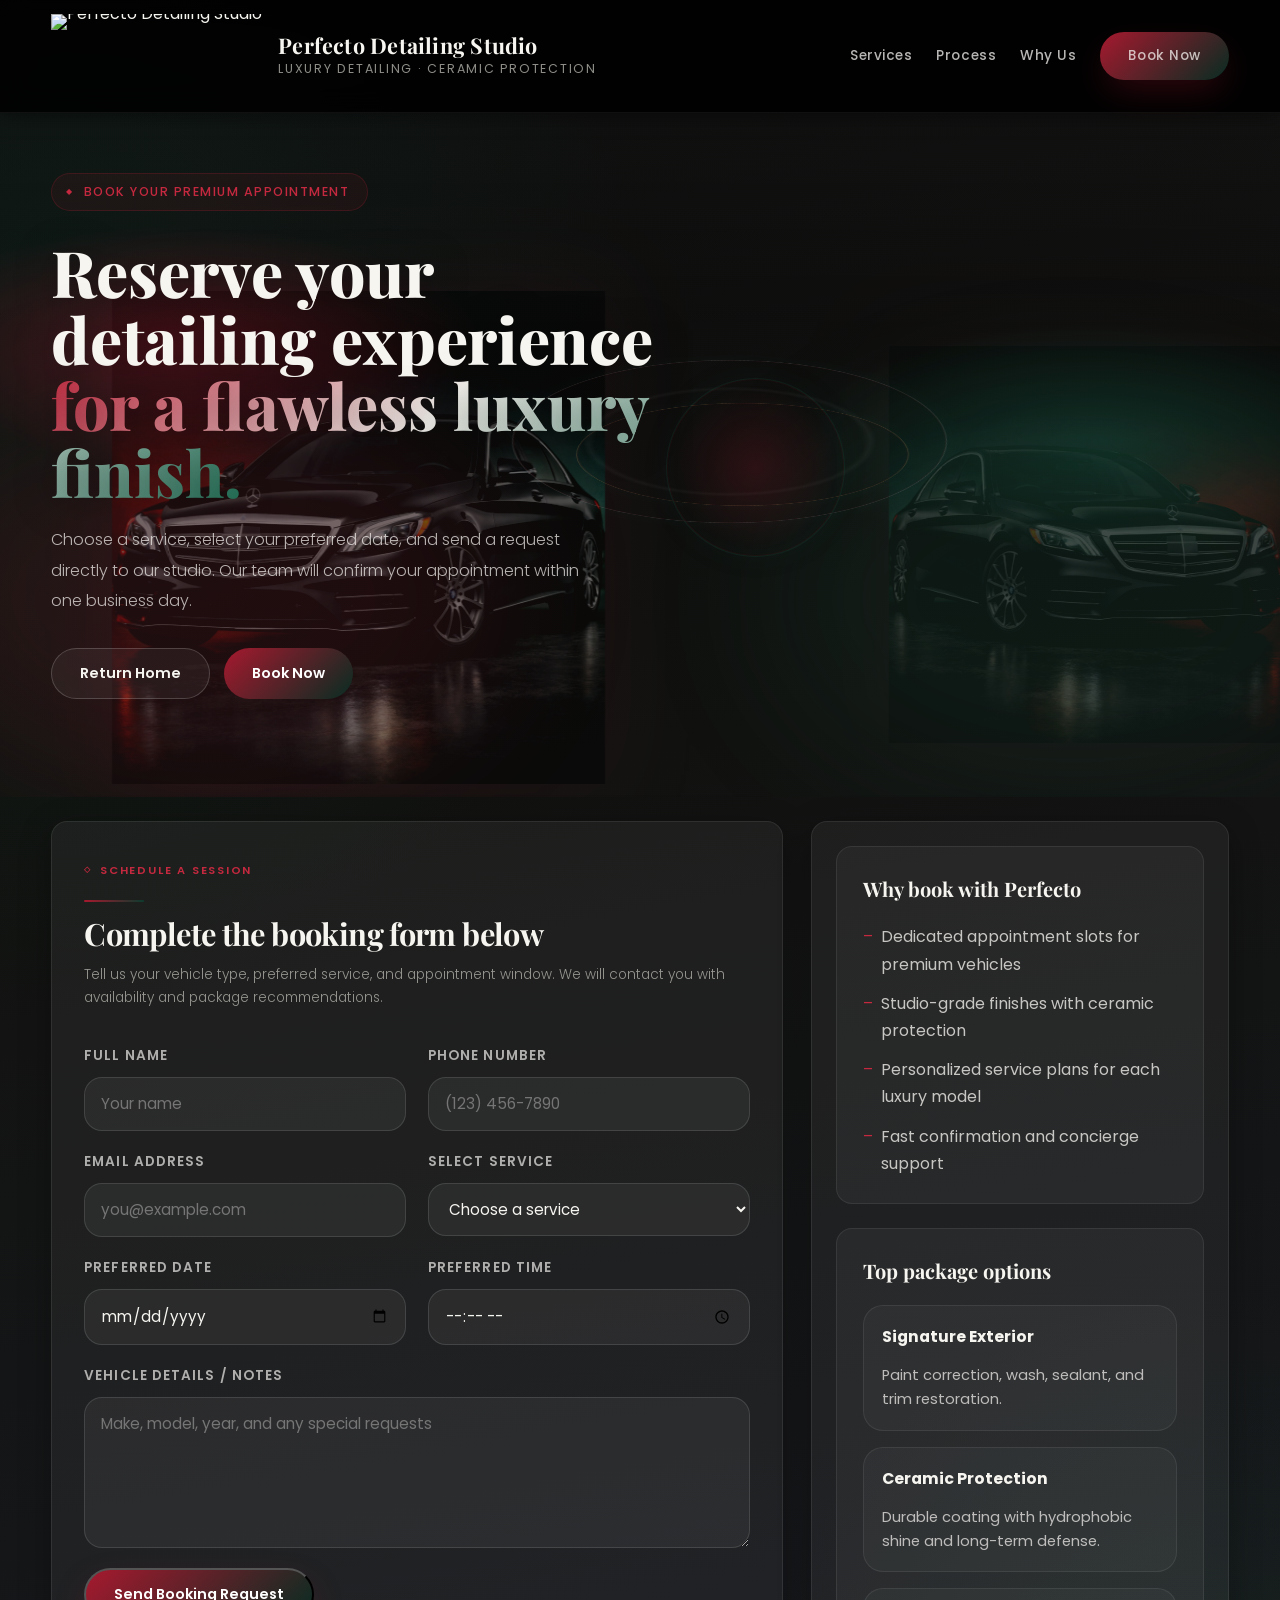
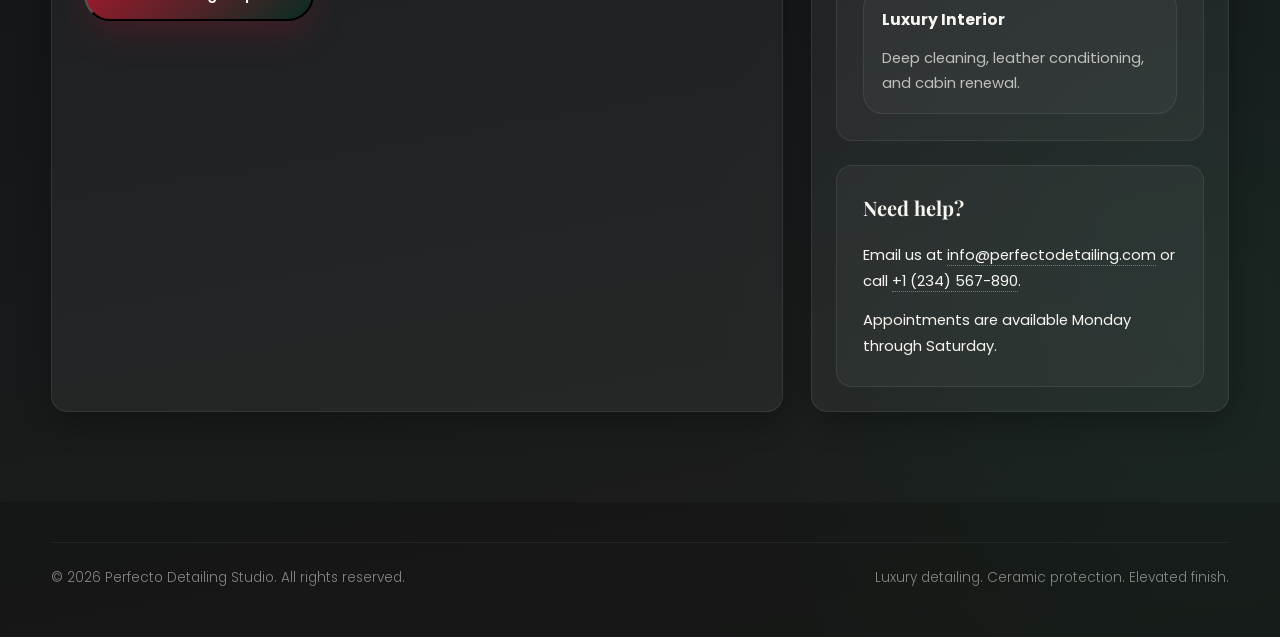
==== commit 139142dd: "bug fixes" ====
--- a/book.html
+++ b/book.html
@@ -32,7 +32,12 @@
           <p>Luxury detailing &middot; Ceramic protection</p>
         </div>
       </div>
-      <nav class="nav-links">
+      <button class="nav-toggle" type="button" aria-label="Open navigation menu" aria-controls="primary-navigation" aria-expanded="false">
+        <span></span>
+        <span></span>
+        <span></span>
+      </button>
+      <nav class="nav-links" id="primary-navigation">
         <a href="index.html#services">Services</a>
         <a href="index.html#process">Process</a>
         <a href="index.html#why-us">Why Us</a>
@@ -181,6 +186,25 @@
   </footer>
 
   <script>
+    (function () {
+      var toggle = document.querySelector('.nav-toggle');
+      var nav = document.getElementById('primary-navigation');
+      if (!toggle || !nav) return;
+
+      toggle.addEventListener('click', function () {
+        var isOpen = document.body.classList.toggle('nav-open');
+        toggle.setAttribute('aria-expanded', String(isOpen));
+        toggle.setAttribute('aria-label', isOpen ? 'Close navigation menu' : 'Open navigation menu');
+      });
+
+      nav.addEventListener('click', function (event) {
+        if (event.target.tagName !== 'A') return;
+        document.body.classList.remove('nav-open');
+        toggle.setAttribute('aria-expanded', 'false');
+        toggle.setAttribute('aria-label', 'Open navigation menu');
+      });
+    })();
+
     document.getElementById('booking-form').addEventListener('submit', function (event) {
       event.preventDefault();
       var success = document.getElementById('form-success');
--- a/css/base.css
+++ b/css/base.css
@@ -33,6 +33,12 @@
 
 html { scroll-behavior: smooth; }
 
+html,
+body {
+  max-width: 100%;
+  overflow-x: clip;
+}
+
 body {
   font-family: "Poppins", sans-serif;
   background:
@@ -40,11 +46,24 @@
     radial-gradient(ellipse 80% 55% at 95% 85%, rgba(20, 80, 60, 0.20), transparent 50%),
     linear-gradient(170deg, #0A0A0A 0%, #111210 35%, #16171A 70%, #1D1F1C 100%);
   color: var(--white);
-  overflow-x: hidden;
   line-height: 1.6;
+  -webkit-text-size-adjust: 100%;
+  text-size-adjust: 100%;
 }
 
 a { text-decoration: none; color: inherit; }
+
+img,
+svg {
+  max-width: 100%;
+}
+
+button,
+input,
+select,
+textarea {
+  font: inherit;
+}
 
 .container {
   width: min(1180px, 92%);
@@ -165,7 +184,7 @@
 
 @media (max-width: 760px) {
   .container {
-    width: min(100% - 32px, 1180px);
+    width: min(100% - 28px, 1180px);
   }
 
   section {
@@ -199,3 +218,17 @@
     font-size: 0.9rem;
   }
 }
+
+@media (max-width: 420px) {
+  .container {
+    width: min(100% - 24px, 1180px);
+  }
+
+  section {
+    padding: 48px 0;
+  }
+
+  .section-title h3 {
+    font-size: 1.48rem;
+  }
+}
--- a/css/header.css
+++ b/css/header.css
@@ -30,6 +30,7 @@
   justify-content: space-between;
   align-items: center;
   padding: 14px 0;
+  gap: 18px;
 }
 
 .brand {
@@ -72,6 +73,7 @@
   display: flex;
   align-items: center;
   gap: 24px;
+  min-width: 0;
 }
 .nav-links a {
   font-size: 0.85rem;
@@ -159,10 +161,14 @@
   white-space: nowrap;
 }
 
+.nav-toggle {
+  display: none;
+}
+
 @media (max-width: 1080px) {
   .nav {
     gap: 14px;
-    align-items: flex-start;
+    align-items: center;
   }
 
   .brand-text h1 {
@@ -174,18 +180,48 @@
   }
 }
 
+@media (max-width: 900px) {
+  .nav {
+    flex-direction: row;
+    align-items: center;
+    padding: 10px 0 12px;
+  }
+
+  .brand {
+    justify-content: flex-start;
+    text-align: left;
+  }
+
+  .nav-links {
+    justify-content: center;
+    gap: 10px;
+  }
+}
+
 @media (max-width: 760px) {
+  header {
+    background:
+      linear-gradient(180deg, rgba(0, 0, 0, 0.96), rgba(8, 8, 8, 0.88));
+    border-bottom: 1px solid rgba(255, 255, 255, 0.08);
+    box-shadow: 0 12px 36px rgba(0, 0, 0, 0.45);
+  }
+
   .nav {
-    padding: 12px 0 14px;
+    display: grid;
+    grid-template-columns: 1fr auto;
+    gap: 10px 12px;
+    padding: 8px 0 10px;
   }
 
   .brand {
     width: 100%;
     gap: 12px;
+    justify-content: flex-start;
+    min-width: 0;
   }
 
   .brand .logo img {
-    height: 64px;
+    height: 54px;
   }
 
   .brand-text h1 {
@@ -198,26 +234,83 @@
   }
 
   .nav-links {
+    grid-column: 1 / -1;
+    display: grid;
     width: 100%;
-    flex-wrap: nowrap;
-    justify-content: flex-start;
-    overflow-x: auto;
-    gap: 10px;
-    padding-bottom: 2px;
-    -webkit-overflow-scrolling: touch;
-    scrollbar-width: none;
-  }
-
-  .nav-links::-webkit-scrollbar {
-    display: none;
+    max-width: 100%;
+    grid-template-columns: repeat(4, minmax(0, 1fr));
+    gap: 8px;
+    max-height: 0;
+    overflow: hidden;
+    padding: 0;
+    opacity: 0;
+    transform: translateY(-8px);
+    pointer-events: none;
+    transition: max-height 0.28s ease, opacity 0.2s ease, transform 0.2s ease, padding 0.2s ease;
+  }
+
+  .nav-open .nav-links {
+    max-height: 320px;
+    padding: 8px 0 2px;
+    opacity: 1;
+    transform: translateY(0);
+    pointer-events: auto;
   }
 
   .nav-links a {
-    flex: 0 0 auto;
-    padding: 8px 14px;
+    min-width: 0;
+    padding: 9px 7px;
     border-radius: 999px;
-    border: 1px solid rgba(255, 255, 255, 0.08);
-    background: rgba(255, 255, 255, 0.03);
+    border: 1px solid rgba(255, 255, 255, 0.10);
+    background:
+      linear-gradient(180deg, rgba(255, 255, 255, 0.08), rgba(255, 255, 255, 0.035));
+    font-size: 0.72rem;
+    box-shadow: 0 8px 22px rgba(0, 0, 0, 0.18);
+    text-align: center;
+    white-space: nowrap;
+  }
+
+  .nav-toggle {
+    width: 46px;
+    height: 46px;
+    display: inline-grid;
+    place-items: center;
+    gap: 4px;
+    padding: 11px;
+    border: 1px solid rgba(255, 255, 255, 0.13);
+    border-radius: 14px;
+    background:
+      linear-gradient(180deg, rgba(255, 255, 255, 0.10), rgba(255, 255, 255, 0.035));
+    box-shadow: 0 12px 28px rgba(0, 0, 0, 0.26);
+    cursor: pointer;
+  }
+
+  .nav-toggle span {
+    width: 20px;
+    height: 2px;
+    display: block;
+    border-radius: 999px;
+    background: var(--white);
+    transition: transform 0.2s ease, opacity 0.2s ease;
+  }
+
+  .nav-open .nav-toggle span:nth-child(1) {
+    transform: translateY(6px) rotate(45deg);
+  }
+
+  .nav-open .nav-toggle span:nth-child(2) {
+    opacity: 0;
+  }
+
+  .nav-open .nav-toggle span:nth-child(3) {
+    transform: translateY(-6px) rotate(-45deg);
+  }
+
+  .nav-links .btn-primary {
+    grid-column: 1 / -1;
+    border-color: rgba(196, 41, 63, 0.34);
+    background: linear-gradient(135deg, var(--red) 0%, var(--green-deep) 100%);
+    color: #fff;
   }
 
   .nav-links a::after {
@@ -229,3 +322,32 @@
     font-size: 0.82rem;
   }
 }
+
+@media (max-width: 420px) {
+  .brand {
+    gap: 10px;
+  }
+
+  .brand .logo img {
+    height: 48px;
+  }
+
+  .brand-text h1 {
+    font-size: 0.92rem;
+  }
+
+  .brand-text p {
+    font-size: 0.58rem;
+    letter-spacing: 0.08em;
+  }
+
+  .nav-links {
+    grid-template-columns: repeat(3, minmax(0, 1fr));
+    gap: 8px;
+  }
+
+  .nav-links a {
+    padding: 8px 6px;
+    font-size: 0.7rem;
+  }
+}
--- a/css/hero.css
+++ b/css/hero.css
@@ -433,6 +433,7 @@
   }
 
   .hero-grid {
+    grid-template-columns: 1fr;
     gap: 34px;
   }
 
@@ -489,34 +490,72 @@
 
 @media (max-width: 760px) {
   .hero {
-    padding: 42px 0 28px;
+    min-height: calc(100svh - 132px);
+    padding: 34px 0 30px;
+  }
+
+  .booking-hero {
+    min-height: auto;
+    padding: 34px 0 38px;
   }
 
   .hero-background {
     opacity: 1;
   }
 
+  .hero-background::before {
+    background:
+      linear-gradient(180deg, rgba(0, 0, 0, 0.16) 0%, rgba(10, 10, 10, 0.72) 58%, rgba(10, 10, 10, 0.96) 100%),
+      radial-gradient(ellipse 92% 42% at 50% 8%, rgba(166, 25, 46, 0.32), transparent 58%),
+      radial-gradient(ellipse 78% 36% at 78% 38%, rgba(28, 107, 82, 0.26), transparent 62%);
+  }
+
+  .hero-grid {
+    gap: 24px;
+  }
+
+  .hero-copy {
+    text-align: center;
+    min-width: 0;
+  }
+
   .eyebrow {
+    justify-content: center;
     font-size: 0.68rem;
     letter-spacing: 0.1em;
     padding: 7px 13px;
-    margin-bottom: 18px;
+    margin: 0 auto 16px;
+    box-shadow: 0 16px 36px rgba(0, 0, 0, 0.28);
   }
 
   .hero h2 {
-    font-size: clamp(2.1rem, 10vw, 2.8rem);
+    font-size: clamp(2.05rem, 9.2vw, 2.72rem);
     line-height: 1.06;
     margin-bottom: 16px;
+    text-wrap: balance;
+    overflow-wrap: normal;
+  }
+
+  .hero h2 br {
+    display: none;
   }
 
   .hero p {
+    max-width: 100%;
     font-size: 0.95rem;
     line-height: 1.75;
     margin-bottom: 22px;
   }
 
   .hero-actions {
+    display: grid;
+    grid-template-columns: 1fr;
+    gap: 10px;
     margin-bottom: 24px;
+  }
+
+  .booking-hero .hero-actions {
+    margin-bottom: 0;
   }
 
   .hero-actions .btn {
@@ -524,16 +563,37 @@
   }
 
   .stats {
+    display: grid;
     grid-template-columns: 1fr;
+    gap: 10px;
+    max-width: none;
+    width: 100%;
+    overflow: visible;
+    padding: 0;
   }
 
   .stat-card {
-    padding: 18px 16px;
+    display: grid;
+    grid-template-columns: auto 1fr;
+    align-items: center;
+    gap: 14px;
+    padding: 16px 18px;
     border-radius: 18px;
+    background:
+      linear-gradient(155deg, rgba(255, 255, 255, 0.11), rgba(255, 255, 255, 0.035));
+    border-color: rgba(255, 255, 255, 0.11);
   }
 
   .stat-card h3 {
     font-size: 1.55rem;
+    margin-bottom: 0;
+    min-width: 72px;
+    text-align: left;
+  }
+
+  .stat-card p {
+    text-align: left;
+    line-height: 1.45;
   }
 
   .hero-visual {
@@ -542,12 +602,18 @@
   }
 
   .hero-car-rail {
-    width: 114%;
-    height: 44%;
-    left: -30%;
-    bottom: 12%;
-    opacity: 0.24;
-    filter: saturate(1.08) contrast(1.08) brightness(0.76);
+    width: 132%;
+    height: 54%;
+    left: -44%;
+    bottom: 20%;
+    opacity: 0.32;
+    filter: saturate(1.12) contrast(1.16) brightness(0.82) drop-shadow(0 0 34px rgba(166, 25, 46, 0.22));
+  }
+
+  .booking-hero .hero-car-rail {
+    height: 100%;
+    bottom: -22%;
+    opacity: 0.18;
   }
 
   .hero-car-rail-secondary,
@@ -581,17 +647,21 @@
   }
 
   .car-card-content {
-    padding: 18px;
+    padding: 14px;
   }
 
   .mock-screen {
-    padding: 18px;
+    padding: 14px;
     gap: 14px;
-    border-radius: 22px;
-  }
-
-  .screen-top {
+    border-radius: 20px;
+    background:
+      linear-gradient(180deg, rgba(255, 255, 255, 0.13), rgba(255, 255, 255, 0.045));
+    box-shadow: 0 18px 44px rgba(0, 0, 0, 0.35);
+  }
+
+  .mock-screen .screen-top {
     gap: 10px;
+    align-items: flex-start;
   }
 
   .mini-badge {
@@ -600,7 +670,9 @@
   }
 
   .hero-car-img {
-    height: 160px;
+    width: 100%;
+    max-width: 100%;
+    height: clamp(180px, 52vw, 260px);
     border-radius: 16px;
   }
 
@@ -611,6 +683,36 @@
   .screen-box {
     border-radius: 16px;
     padding: 14px 12px;
+    text-align: left;
+  }
+}
+
+@media (max-width: 420px) {
+  .hero {
+    padding: 34px 0 24px;
+  }
+
+  .eyebrow {
+    width: 100%;
+    justify-content: center;
+    text-align: center;
+  }
+
+  .hero h2 {
+    font-size: 2rem;
+  }
+
+  .hero p {
+    font-size: 0.9rem;
+  }
+
+  .mock-screen .screen-top {
+    flex-direction: column;
+  }
+
+  .mini-badge {
+    width: 100%;
+    text-align: center;
   }
 }
 
--- a/css/sections.css
+++ b/css/sections.css
@@ -9,7 +9,7 @@
   display: grid;
   gap: 24px;
 }
-.services-grid { grid-template-columns: repeat(3, 1fr); }
+.services-grid { grid-template-columns: repeat(4, 1fr); }
 .cars-grid     { grid-template-columns: repeat(3, 1fr); }
 .features-grid { grid-template-columns: repeat(4, 1fr); }
 
@@ -107,6 +107,304 @@
   color: rgba(247, 245, 240, 0.74);
   font-size: 0.86rem;
   line-height: 1.7;
+}
+
+.services-grid .glass-card {
+  display: flex;
+  flex-direction: column;
+}
+
+.services-grid .icon-box,
+.features-grid .icon-box {
+  color: rgba(247, 245, 240, 0.92);
+  font-size: 0.74rem;
+  font-weight: 700;
+  letter-spacing: 0.12em;
+}
+
+.service-points {
+  list-style: none;
+  display: grid;
+  gap: 9px;
+  margin: 22px 0 0;
+  padding: 18px 0 0;
+  border-top: 1px solid rgba(255, 255, 255, 0.08);
+}
+
+.service-points li {
+  position: relative;
+  padding-left: 18px;
+  color: rgba(247, 245, 240, 0.72);
+  font-size: 0.78rem;
+  line-height: 1.45;
+}
+
+.service-points li::before {
+  content: "";
+  position: absolute;
+  left: 0;
+  top: 0.62em;
+  width: 7px;
+  height: 7px;
+  border-radius: 50%;
+  background: linear-gradient(135deg, var(--red-light), var(--green-light));
+}
+
+.protection-section {
+  padding-top: 0;
+}
+
+.protection-band {
+  display: grid;
+  grid-template-columns: minmax(0, 0.9fr) minmax(0, 1.1fr);
+  gap: 34px;
+  align-items: center;
+  padding: 40px;
+  border-radius: 18px;
+  background:
+    linear-gradient(135deg, rgba(122, 17, 34, 0.18), rgba(8, 44, 34, 0.20)),
+    rgba(255, 255, 255, 0.045);
+  border: 1px solid rgba(255, 255, 255, 0.09);
+  box-shadow: var(--shadow-lg);
+}
+
+.protection-band .section-title {
+  margin-bottom: 0;
+}
+
+.protection-grid {
+  display: grid;
+  grid-template-columns: repeat(2, minmax(0, 1fr));
+  gap: 14px;
+}
+
+.protection-grid div {
+  min-height: 132px;
+  display: flex;
+  flex-direction: column;
+  justify-content: space-between;
+  gap: 18px;
+  padding: 22px;
+  border-radius: 14px;
+  background: rgba(0, 0, 0, 0.22);
+  border: 1px solid rgba(255, 255, 255, 0.08);
+}
+
+.protection-grid strong {
+  font-family: "Playfair Display", serif;
+  font-size: 1.08rem;
+  line-height: 1.2;
+}
+
+.protection-grid span {
+  color: rgba(247, 245, 240, 0.68);
+  font-size: 0.82rem;
+  line-height: 1.55;
+}
+
+.surface-section {
+  padding-top: 0;
+}
+
+.surface-studio {
+  display: grid;
+  gap: 28px;
+}
+
+.surface-tool {
+  overflow: hidden;
+  border-radius: 18px;
+  background:
+    linear-gradient(145deg, rgba(255, 255, 255, 0.075), rgba(255, 255, 255, 0.025)),
+    rgba(0, 0, 0, 0.18);
+  border: 1px solid rgba(255, 255, 255, 0.09);
+  box-shadow: var(--shadow-lg);
+}
+
+.surface-tabs {
+  display: grid;
+  grid-template-columns: repeat(4, minmax(0, 1fr));
+  gap: 1px;
+  background: rgba(255, 255, 255, 0.08);
+}
+
+.surface-tab {
+  min-height: 58px;
+  border: 0;
+  border-radius: 0;
+  background: rgba(10, 10, 10, 0.78);
+  color: rgba(247, 245, 240, 0.68);
+  font-size: 0.78rem;
+  font-weight: 700;
+  letter-spacing: 0.12em;
+  text-transform: uppercase;
+  cursor: pointer;
+  transition: background 0.22s ease, color 0.22s ease;
+}
+
+.surface-tab:hover,
+.surface-tab.active {
+  background:
+    linear-gradient(135deg, rgba(166, 25, 46, 0.42), rgba(8, 44, 34, 0.44));
+  color: #fff;
+}
+
+.surface-preview {
+  display: grid;
+  grid-template-columns: minmax(0, 1.08fr) minmax(320px, 0.92fr);
+  min-height: 430px;
+}
+
+.surface-image {
+  position: relative;
+  overflow: hidden;
+  min-height: 430px;
+}
+
+.surface-image::after {
+  content: "";
+  position: absolute;
+  inset: 0;
+  background:
+    linear-gradient(90deg, transparent 0%, rgba(0, 0, 0, 0.24) 100%),
+    linear-gradient(180deg, rgba(196, 30, 58, 0.12), rgba(8, 44, 34, 0.18));
+  pointer-events: none;
+}
+
+.surface-image img {
+  width: 100%;
+  height: 100%;
+  min-height: 430px;
+  object-fit: cover;
+  display: block;
+  transform: scale(1.02);
+  transition: transform 0.5s ease, filter 0.5s ease;
+}
+
+.surface-tool:hover .surface-image img {
+  transform: scale(1.07);
+  filter: saturate(1.08) contrast(1.08);
+}
+
+.surface-copy {
+  display: flex;
+  flex-direction: column;
+  justify-content: center;
+  padding: 42px;
+  background:
+    radial-gradient(circle at top right, rgba(196, 30, 58, 0.16), transparent 34%),
+    rgba(0, 0, 0, 0.22);
+}
+
+.surface-copy span {
+  width: fit-content;
+  margin-bottom: 18px;
+  padding: 8px 12px;
+  border-radius: 999px;
+  background: rgba(196, 30, 58, 0.16);
+  border: 1px solid rgba(196, 30, 58, 0.24);
+  color: rgba(247, 245, 240, 0.86);
+  font-size: 0.68rem;
+  font-weight: 700;
+  letter-spacing: 0.14em;
+  text-transform: uppercase;
+}
+
+.surface-copy h4 {
+  font-family: "Playfair Display", serif;
+  font-size: clamp(1.55rem, 2.8vw, 2.5rem);
+  line-height: 1.08;
+  margin-bottom: 14px;
+}
+
+.surface-copy p {
+  color: rgba(247, 245, 240, 0.72);
+  font-size: 0.92rem;
+  line-height: 1.8;
+}
+
+.surface-copy ul {
+  list-style: none;
+  display: grid;
+  gap: 11px;
+  margin: 24px 0 0;
+  padding: 0;
+}
+
+.surface-copy li {
+  position: relative;
+  padding-left: 22px;
+  color: rgba(247, 245, 240, 0.82);
+  font-size: 0.88rem;
+}
+
+.surface-copy li::before {
+  content: "";
+  position: absolute;
+  left: 0;
+  top: 0.58em;
+  width: 8px;
+  height: 8px;
+  border-radius: 50%;
+  background: var(--green-light);
+  box-shadow: 0 0 18px rgba(28, 107, 82, 0.7);
+}
+
+.quick-actions {
+  position: fixed;
+  right: 22px;
+  bottom: 22px;
+  z-index: 900;
+  display: flex;
+  gap: 10px;
+  padding: 8px;
+  border-radius: 999px;
+  background: rgba(0, 0, 0, 0.72);
+  border: 1px solid rgba(255, 255, 255, 0.12);
+  box-shadow: 0 16px 44px rgba(0, 0, 0, 0.45);
+  backdrop-filter: blur(12px);
+  -webkit-backdrop-filter: blur(12px);
+}
+
+.quick-actions a {
+  min-width: 96px;
+  display: inline-flex;
+  justify-content: center;
+  padding: 11px 16px;
+  border-radius: 999px;
+  color: #fff;
+  font-size: 0.82rem;
+  font-weight: 700;
+  letter-spacing: 0.04em;
+  background: rgba(255, 255, 255, 0.08);
+  transition: transform 0.2s ease, background 0.2s ease;
+}
+
+.quick-actions a:last-child {
+  background: linear-gradient(135deg, var(--red), var(--green-deep));
+}
+
+.quick-actions a:hover {
+  transform: translateY(-2px);
+  background: rgba(255, 255, 255, 0.14);
+}
+
+.js .reveal {
+  opacity: 0;
+  transform: translateY(22px);
+  transition: opacity 0.62s ease, transform 0.62s ease;
+}
+
+.js .reveal.is-visible {
+  opacity: 1;
+  transform: translateY(0);
+}
+
+.glass-card,
+.package-card,
+.testimonial-card,
+.protection-grid div {
+  will-change: transform;
 }
 
 /* Partners */
@@ -612,6 +910,11 @@
 .testimonials-grid {
   display: grid;
   gap: 24px;
+}
+.packages-grid {
+  grid-template-columns: repeat(4, minmax(0, 1fr));
+}
+.testimonials-grid {
   grid-template-columns: repeat(3, minmax(0, 1fr));
 }
 .package-card,
@@ -813,46 +1116,208 @@
   .booking-details {
     padding: 24px;
   }
+
+  .cta-box {
+    grid-template-columns: 1fr;
+  }
+}
+
+@media (min-width: 761px) and (max-width: 1080px) {
+  .services-grid,
+  .packages-grid,
+  .protection-grid {
+    grid-template-columns: repeat(2, minmax(0, 1fr));
+  }
+
+  .protection-band {
+    grid-template-columns: 1fr;
+  }
+
+  .surface-preview {
+    grid-template-columns: 1fr;
+  }
+
+  .surface-image,
+  .surface-image img {
+    min-height: 360px;
+  }
 }
 
 @media (max-width: 760px) {
+  section {
+    overflow: hidden;
+  }
+
   .section-title-row {
     gap: 18px;
   }
 
+  .section-title {
+    text-align: center;
+    margin-left: auto;
+    margin-right: auto;
+  }
+
+  .section-title .section-tag {
+    justify-content: center;
+  }
+
+  .section-title .accent-divider {
+    margin-left: auto;
+    margin-right: auto;
+  }
+
   .journal-scroll {
-    display: flex;
-    gap: 14px;
-    overflow-x: auto;
-    padding: 2px 0 14px;
-    scroll-snap-type: x mandatory;
+    display: grid;
+    grid-template-columns: 1fr;
+    gap: 16px;
+    overflow: visible;
+    padding: 0;
+    scroll-snap-type: none;
   }
 
   .journal-card {
-    flex: 0 0 min(84vw, 360px);
-    min-height: 360px;
-    scroll-snap-align: start;
+    min-height: 0;
+    display: grid;
+    grid-template-rows: 190px auto;
+    overflow: hidden;
+    scroll-snap-align: none;
+    background:
+      linear-gradient(160deg, rgba(255, 255, 255, 0.105), rgba(255, 255, 255, 0.035));
+    border-color: rgba(255, 255, 255, 0.105);
+    box-shadow: 0 18px 42px rgba(0, 0, 0, 0.32);
+  }
+
+  .journal-card:hover {
+    transform: none;
+  }
+
+  .journal-card img {
+    position: static;
+    width: 100%;
+    height: 190px;
+    object-fit: cover;
+    z-index: auto;
+    transform: none;
+  }
+
+  .journal-card:hover img {
+    transform: none;
+  }
+
+  .journal-card::after {
+    display: none;
   }
 
   .journal-overlay {
-    min-height: 360px;
+    min-height: 0;
     padding: 20px;
+    justify-content: flex-start;
   }
 
   .journal-overlay h4 {
-    margin: 145px 0 10px;
+    margin: 16px 0 10px;
+    font-size: 1.24rem;
+    letter-spacing: 0;
   }
 
   .journal-overlay p {
     font-size: 0.84rem;
+    line-height: 1.65;
+  }
+
+  .journal-overlay span {
+    margin-bottom: 0;
+    background: rgba(196, 30, 58, 0.16);
+    border: 1px solid rgba(196, 30, 58, 0.22);
+    color: rgba(247, 245, 240, 0.92);
   }
 
   .partner-grid {
     grid-template-columns: 1fr;
   }
 
+  .protection-section {
+    padding-top: 0;
+  }
+
+  .protection-band {
+    grid-template-columns: 1fr;
+    gap: 22px;
+    padding: 24px 18px;
+    border-radius: 18px;
+  }
+
+  .protection-grid {
+    grid-template-columns: 1fr;
+  }
+
+  .protection-grid div {
+    min-height: 0;
+    padding: 18px;
+    gap: 10px;
+  }
+
+  .surface-section {
+    padding-top: 0;
+  }
+
+  .surface-tool {
+    border-radius: 18px;
+  }
+
+  .surface-tabs {
+    grid-template-columns: repeat(2, minmax(0, 1fr));
+  }
+
+  .surface-tab {
+    min-height: 48px;
+    font-size: 0.68rem;
+    letter-spacing: 0.1em;
+  }
+
+  .surface-preview {
+    grid-template-columns: 1fr;
+    min-height: 0;
+  }
+
+  .surface-image,
+  .surface-image img {
+    min-height: 230px;
+  }
+
+  .surface-copy {
+    padding: 22px;
+    text-align: left;
+  }
+
+  .surface-copy h4 {
+    font-size: 1.42rem;
+  }
+
+  .surface-copy p,
+  .surface-copy li {
+    font-size: 0.86rem;
+  }
+
+  .quick-actions {
+    left: 14px;
+    right: 14px;
+    bottom: 14px;
+    display: grid;
+    grid-template-columns: 0.8fr 1.2fr;
+    border-radius: 18px;
+  }
+
+  .quick-actions a {
+    min-width: 0;
+    padding: 12px 14px;
+  }
+
   .partner-logo {
     min-height: 110px;
+    background:
+      linear-gradient(180deg, rgba(255, 255, 255, 0.98), rgba(233, 232, 226, 0.92));
   }
 
   .partner-certification {
@@ -872,15 +1337,46 @@
   .cta-box {
     padding: 24px 18px;
     border-radius: 18px;
+    background:
+      linear-gradient(155deg, rgba(122, 17, 34, 0.22), rgba(8, 44, 34, 0.18)),
+      rgba(255, 255, 255, 0.055);
+    box-shadow: 0 22px 58px rgba(0, 0, 0, 0.46);
   }
 
   .cta-panel {
     padding: 20px;
+  }
+
+  .cta-panel li {
+    align-items: flex-start;
+    overflow-wrap: anywhere;
   }
 
   .booking-form-card,
   .booking-details {
     border-radius: 18px;
+  }
+
+  .glass-card,
+  .package-card,
+  .testimonial-card,
+  .booking-form-card,
+  .booking-details,
+  .booking-info-card,
+  .faq-list details {
+    background:
+      linear-gradient(160deg, rgba(255, 255, 255, 0.105), rgba(255, 255, 255, 0.035));
+    border-color: rgba(255, 255, 255, 0.105);
+    box-shadow: 0 18px 42px rgba(0, 0, 0, 0.32);
+    min-width: 0;
+  }
+
+  .services-grid,
+  .cars-grid,
+  .features-grid,
+  .packages-grid,
+  .testimonials-grid {
+    gap: 16px;
   }
 
   .form-row {
@@ -909,8 +1405,61 @@
     padding: 22px;
   }
 
+  .package-card h4,
+  .testimonial-card h4,
+  .process-card h4 {
+    font-size: 1.16rem;
+  }
+
   .booking-info-card {
     padding: 20px;
     border-radius: 18px;
   }
-}
+
+  .booking-page {
+    padding-bottom: 56px;
+  }
+}
+
+@media (max-width: 420px) {
+  .section-title-row .btn {
+    width: 100%;
+  }
+
+  .journal-card {
+    grid-template-rows: 168px auto;
+  }
+
+  .journal-card img {
+    height: 168px;
+  }
+
+  .journal-overlay h4 {
+    font-size: 1.16rem;
+  }
+
+  .surface-image,
+  .surface-image img {
+    min-height: 200px;
+  }
+
+  .surface-copy {
+    padding: 20px 18px;
+  }
+
+  .partner-logo {
+    min-height: 96px;
+    padding: 18px 14px;
+  }
+
+  .package-card,
+  .testimonial-card,
+  .booking-form-card,
+  .booking-details {
+    padding: 18px;
+  }
+
+  .form-actions .btn {
+    width: 100%;
+  }
+}
--- a/css/footer.css
+++ b/css/footer.css
@@ -19,42 +19,6 @@
 }
 
 /* ── Responsive ── */
-@media (max-width: 1080px) {
-  .hero-grid,
-  .cta-box,
-  .services-grid,
-  .cars-grid,
-  .features-grid,
-  .booking-grid {
-    grid-template-columns: 1fr;
-  }
-  .hero-visual { min-height: 520px; }
-  .car-card {
-    position: relative;
-    inset: 0;
-    transform: none;
-    min-height: auto;
-  }
-  .car-card:hover { transform: none; }
-  .booking-page { padding: 36px 0 64px; }
-}
-
-@media (max-width: 760px) {
-  .nav { flex-direction: column; gap: 18px; }
-  .nav-links { flex-wrap: wrap; justify-content: center; gap: 18px; }
-  .hero { padding-top: 48px; }
-  .hero h2 { font-size: 2.4rem; }
-  .stats { grid-template-columns: 1fr; }
-  .hero-visual { min-height: 480px; }
-  .car-card { min-height: auto; }
-  .cta-box { padding: 28px 22px; }
-  .footer-wrap { flex-direction: column; text-align: center; }
-  .booking-form-card,
-  .booking-details { padding: 24px; }
-  .form-row { grid-template-columns: 1fr; }
-  .form-row .form-group { margin-bottom: 16px; }
-}
-
 footer {
   background: rgba(0, 0, 0, 0.18);
 }
@@ -69,6 +33,8 @@
   }
 
   .footer-wrap {
+    flex-direction: column;
+    text-align: center;
     gap: 10px;
     padding-top: 18px;
   }
@@ -78,44 +44,4 @@
     line-height: 1.5;
   }
 
-  .nav {
-    flex-direction: row;
-    align-items: flex-start;
-    gap: 12px;
-  }
-
-  .nav-links {
-    flex-wrap: nowrap;
-    justify-content: flex-start;
-    gap: 10px;
-  }
-
-  .hero {
-    padding-top: 42px;
-  }
-
-  .hero h2 {
-    font-size: clamp(2.1rem, 10vw, 2.8rem);
-  }
-
-  .stats {
-    grid-template-columns: 1fr;
-  }
-
-  .hero-visual {
-    min-height: 0;
-  }
-
-  .cta-box {
-    padding: 24px 18px;
-  }
-
-  .booking-form-card,
-  .booking-details {
-    padding: 22px;
-  }
-
-  .form-row {
-    grid-template-columns: 1fr;
-  }
 }
